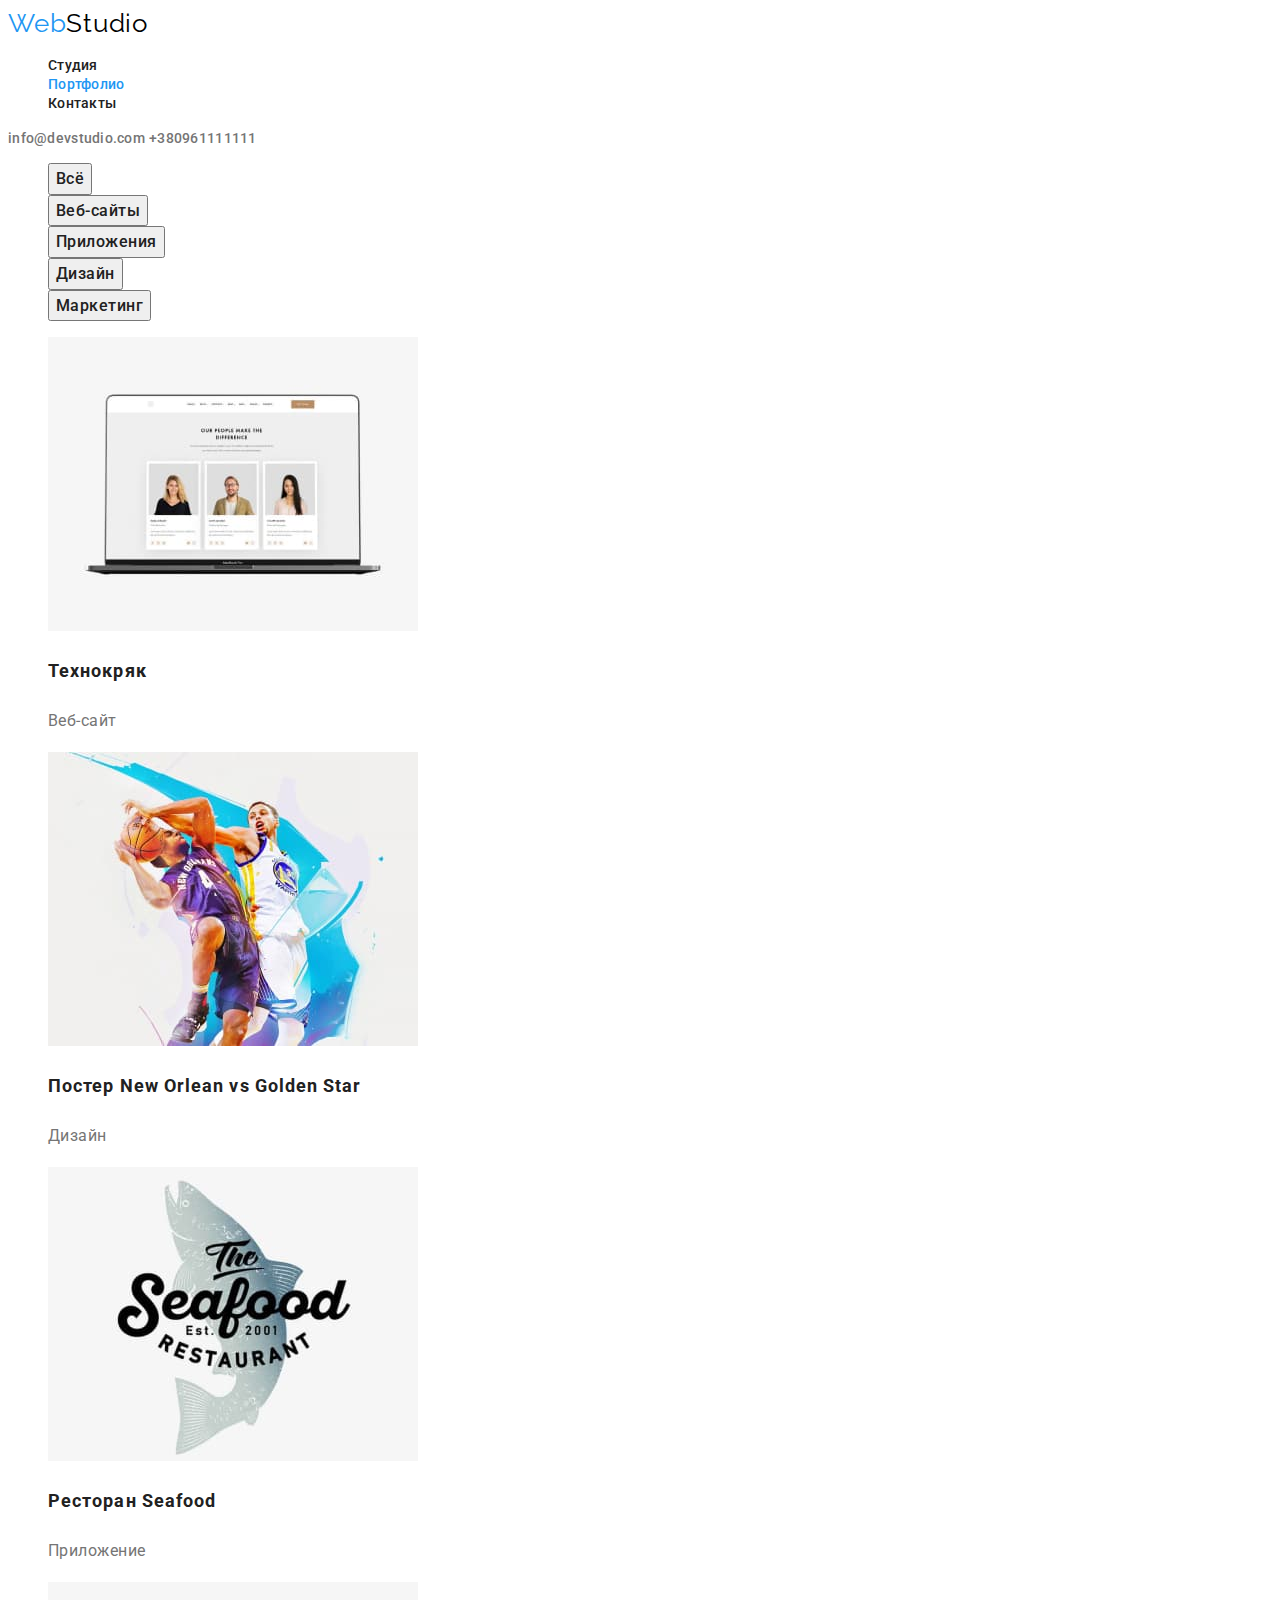
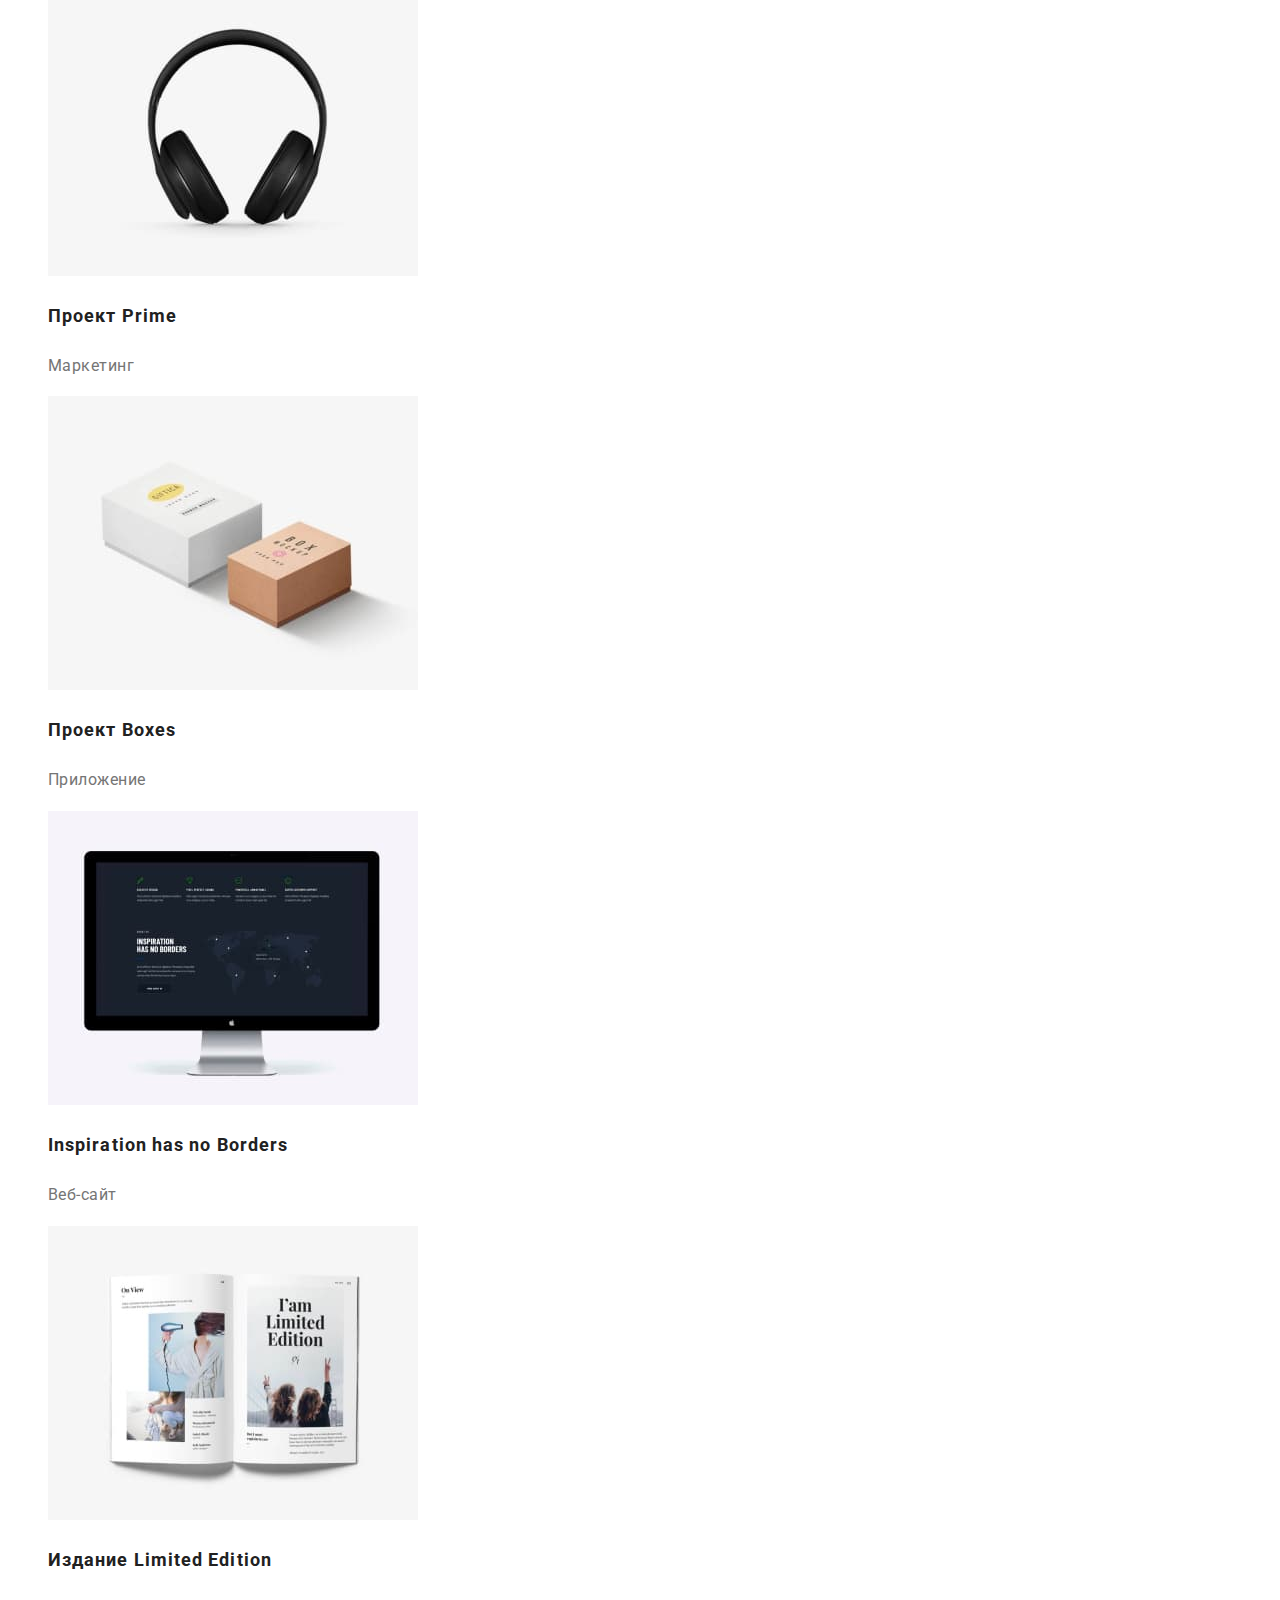
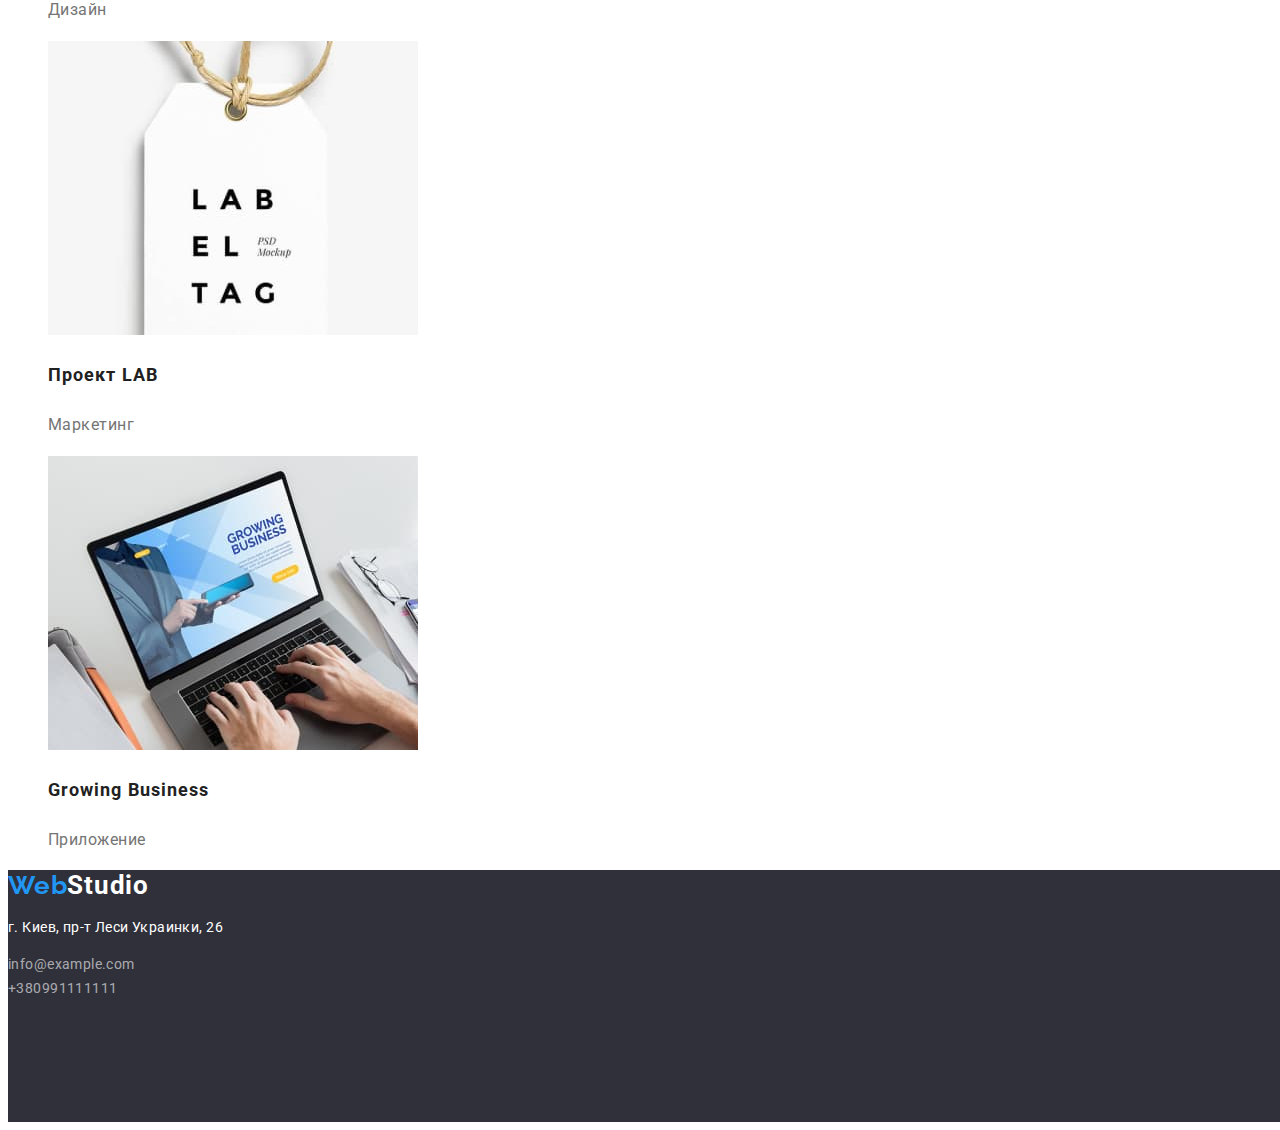
==== portfolio.html @ 295a084f "Клонирование файлов в новый реп." ====
<!DOCTYPE html>
<html lang="ru">
<head>
    <meta charset="UTF-8">
    <meta http-equiv="X-UA-Compatible" content="IE=edge">
    <meta name="viewport" content="width=device-width, initial-scale=1.0">
    <title>Portfolio</title>
    <link rel="preconnect" href="https://fonts.googleapis.com">
    <link rel="preconnect" href="https://fonts.gstatic.com" crossorigin>
    <link href="https://fonts.googleapis.com/css2?family=Raleway:wght@700&family=Roboto:wght@400;500;700;900&display=swap" rel="stylesheet">
    <link rel="stylesheet" href="./css/style.css">
</head>
<body>
    <!--Шапка сайта-->
    <header>
        <div class="header">
            <span>
                <a class="logo" href="index.html"> <span class="web-style">Web</span><span class="studio-style">Studio</span> </a>
            </span> 
            <nav class="nav-box">
                <ul class="nav-links">
                    <li class="nav-items"><a href="index.html" class="nav-link">Студия</a></li>
                    <li class="nav-items"><a href="" class="nav-link active-page">Портфолио</a></li>
                    <li class="nav-items"><a href="" class="nav-link">Контакты</a></li>
                </ul>
                <div class="link-box">
                    <a href="mailto:info@devstudio.com" class="link-box_mail">info@devstudio.com</a>
                    <a href="tel:+380961111111" class="link-box_phone">+380961111111</a>
                </div>
            </nav>
        </div>
    </header>
    
    <main> 
        <!--Вкладки сйта-->
        <section>
            <ul class="buttons">
                 <li><button type="button" class="button-portfolio">Всё</button></li>
                 <li><button type="button" class="button-portfolio">Веб-сайты</button></li>
                 <li><button type="button" class="button-portfolio">Приложения</button></li>
                 <li><button type="button" class="button-portfolio">Дизайн</button></li>
                 <li><button type="button" class="button-portfolio">Маркетинг</button></li>
            </ul>

         <!--Проекты-->
        
            <ul>
                <li>
                    <img src="./img/portfolio/img_1.jpg" alt="Технокряк">
                    <h3 class="project-name">Технокряк</h3>
                    <p class="project-work">Веб-сайт</p>
                </li>
                <li>
                    <img src="./img/portfolio/img_2.jpg" alt="Постер New Orlean vs Golden Star">
                    <h3 class="project-name">Постер New Orlean vs Golden Star</h3>
                    <p class="project-work">Дизайн</p>
                </li>
                <li>
                    <img src="./img/portfolio/img_3.jpg" alt="Ресторан Seafood">
                    <h3 class="project-name">Ресторан Seafood</h3>
                    <p class="project-work">Приложение</p>
                </li>
                <li>
                    <img src="./img/portfolio/img_4.jpg" alt="Проект Prime">
                    <h3 class="project-name">Проект Prime</h3>
                    <p class="project-work">Маркетинг</p>
                </li>
                <li>
                    <img src="./img/portfolio/img_5.jpg" alt="Проект Boxes">
                    <h3 class="project-name">Проект Boxes</h3>
                    <p class="project-work">Приложение</p>
                </li>
                <li>
                    <img src="./img/portfolio/img_6.jpg" alt="Inspiration has no Borders">
                    <h3 class="project-name">Inspiration has no Borders</h3>
                    <p class="project-work">Веб-сайт</p>
                </li>
                <li>
                    <img src="./img/portfolio/img_7.jpg" alt="Издание Limited Edition">
                    <h3 class="project-name">Издание Limited Edition</h3>
                    <p class="project-work">Дизайн</p>
                </li>
                <li>
                    <img src="./img/portfolio/img_8.jpg" alt="Проект LAB">
                    <h3 class="project-name">Проект LAB</h3>
                    <p class="project-work">Маркетинг</p>
                </li>
                <li>
                    <img src="./img/portfolio/img_9.jpg" alt="Growing Business">
                    <h3 class="project-name">Growing Business</h3>
                    <p class="project-work">Приложение</p>
                </li>
            </ul>
        </section>
    </main>
            
        <!--Футер-->
        
    <footer class="footer">
        <a class="logo-footer" href=""> <span class="web-style-footer">Web</span><span class="studio-style-footer">Studio</span> </a>
         <address>
            <p class="office-address">г. Киев, пр-т Леси Украинки, 26</p>
            <a href="mailto:info@example.com" class="mail">info@example.com</a><br>
            <a href="tel:+380991111111" class="phone">+380991111111</a>
        </address>
    </footer>

</body>
</html>
---- css/style.css ----
:root {
    --theme-colour: #2196F3;

    --text-primary: #212121;
    --text-secondary: #757575;
    
    --primary-font: "Roboto";
    --secondary-font: "Raleway";
}

body {font-family: var(--primary-font);}

ul {list-style: none;}

a {text-decoration: none;}

address {font-style: normal;}



/*Стилизирование хедера*/

    .nav-box{
        background: #FFFFFF;
    }
    .web-style{
        color: #2196F3;
    }
    .studio-style{
        color: #000000;
    }

    
    .logo{
        font-family: var(--secondary-font), sans-serif;
        font-style: normal;
        font-size: 26px;
        line-height: 1.2;
        letter-spacing: 0.03em;
        }

    .nav-link:hover,
    .nav-link:focus{
        color: var(--theme-colour);
        }

    .nav-link{
        font-family: var(--primary-font);
        font-style: normal;
        font-weight: 500;
        font-size: 14px;
        line-height: 1.1;
        letter-spacing: 0.02em;
        color: var(--text-primary);}

    .active-page{
        color: var(--theme-colour);
        }

    .link-box_mail,
    .link-box_phone{
        font-family: var(--primary-font);
        font-style: normal;
        font-weight: 500;
        font-size: 14px;
        line-height: 1.1;
        letter-spacing: 0.02em;
        color: var(--text-secondary); 
        }

    .link-box_mail:hover,
    .link-box_mail:focus,
    .link-box_phone:hover,
    .link-box_phone:focus{
        color: var(--theme-colour);
        }

    .baner-box{
        width: 1600px;
        height: 600px;
        left: 0px;
        top: 80px;
        background: #2F303A;
    }

    .slogan-box{
        font-weight: 900;
        font-size: 44px;
        line-height: 1.3;
        text-align: center;
        letter-spacing: 0.06em;
        text-transform: uppercase;
        color: #FFFFFF;
        position: absolute;
        width: 696px;
        height: 120px;
        left: 452px;
        top: 280px;
        }

    .button{
        position: absolute;
        width: 200px;
        height: 50px;
        left: 700px;
        top: 430px;
        background: #2196F3;
        box-shadow: 0px 4px 4px rgba(0, 0, 0, 0.15);
        border-radius: 4px;
        }
    .button:hover{
        color: #188CE8;
    }
  
    .button-text{
        font-weight: bold;
        font-size: 16px;
        line-height: 30px;
        letter-spacing: 0.06em;
        color: #FFFFFF;
    }
        
        /* Стилизирование инструментов работы */

    .work-tools_name{
        font-weight: bold;
        font-size: 14px;
        line-height: 1.1;
        letter-spacing: 0.03em;
        text-transform: uppercase;
        color: var(--text-primary);
        }

    .work-tools_text{
        font-weight: normal;
        font-size: 14px;
        line-height: 1.7;
        letter-spacing: 0.03em;
        color:  var(--text-secondary);
        }
        
    h2{
        font-weight: bold;
        font-size: 36px;
        line-height: 1.2;
        text-align: center;
        letter-spacing: 0.03em;
        color: var(--text-primary);
        }
    /* Стилизироваие блока структуры команды */
        
    .team{
        background: #F5F4FA;
    }
    
    .team-member-name{
        font-weight: 500;
        font-size: 16px;
        line-height: 1.2;
        letter-spacing: 0.03em;
        color: var(--text-primary);
        }

    .team-member-specification{
        font-weight: normal;
        font-size: 16px;
        line-height: 1.2;
        letter-spacing: 0.03em;
        color: var(--text-secondary);
        }

        /* Стилизирование футера */
    .footer{
        width: 1600px;
        height: 252px;
        left: 0px;
        top: 2097px;
        background: #2F303A;
        }
    
    .office-address{
        font-weight: normal;
        font-size: 14px;
        line-height: 1.7;
        letter-spacing: 0.03em;
        color: #FFFFFF;
        }

    .mail{
        font-weight: normal;
        font-size: 14px;
        line-height: 1.7;         
        letter-spacing: 0.03em;
        color: rgba(255, 255, 255, 0.6);
        }

    .phone{
        font-weight: normal;
        font-size: 14px;
        line-height: 1.7;
        letter-spacing: 0.03em;
        color: rgba(255, 255, 255, 0.6);
        }

    .studio-style-footer{
        font-weight: bold;
        font-size: 26px;
        line-height: 1.2;
        letter-spacing: 0.03em;
        color: #FFFFFF;
        }

    .logo-footer{
        font-weight: bold;
        font-size: 26px;
        line-height: 1.2;
        letter-spacing: 0.03em;
        color: #FFFFFF;
        }

    .web-style-footer{
        font-family: var(--secondary-font), sans-serif;
        font-size: 26px;
        line-height: 1.2;
        letter-spacing: 0.03em;
        color: #2196F3;
        }
      
    /* Стилизирование кнопок портфолио */

    .button-portfolio{
        font-family: var(--primary-font);
        font-weight: 500;
        font-size: 16px;
        line-height: 1.6;
        text-align: center;
        letter-spacing: 0.03em; 
        color: var(--text-primary) ;
        }

    .project-name{
        font-family: var(--primary-font);
        font-style: normal;
        font-weight: bold;
        font-size: 18px;
        line-height: 2;
        letter-spacing: 0.06em;
        color: var(--text-primary);
    }
   .project-work{
        font-family: var(--primary-font);
        font-style: normal;
        font-weight: normal;
        font-size: 16px;
        line-height: 1.8;
        letter-spacing: 0.03em;
        color: var(--text-secondary);
    }
    
    /*Flex*/
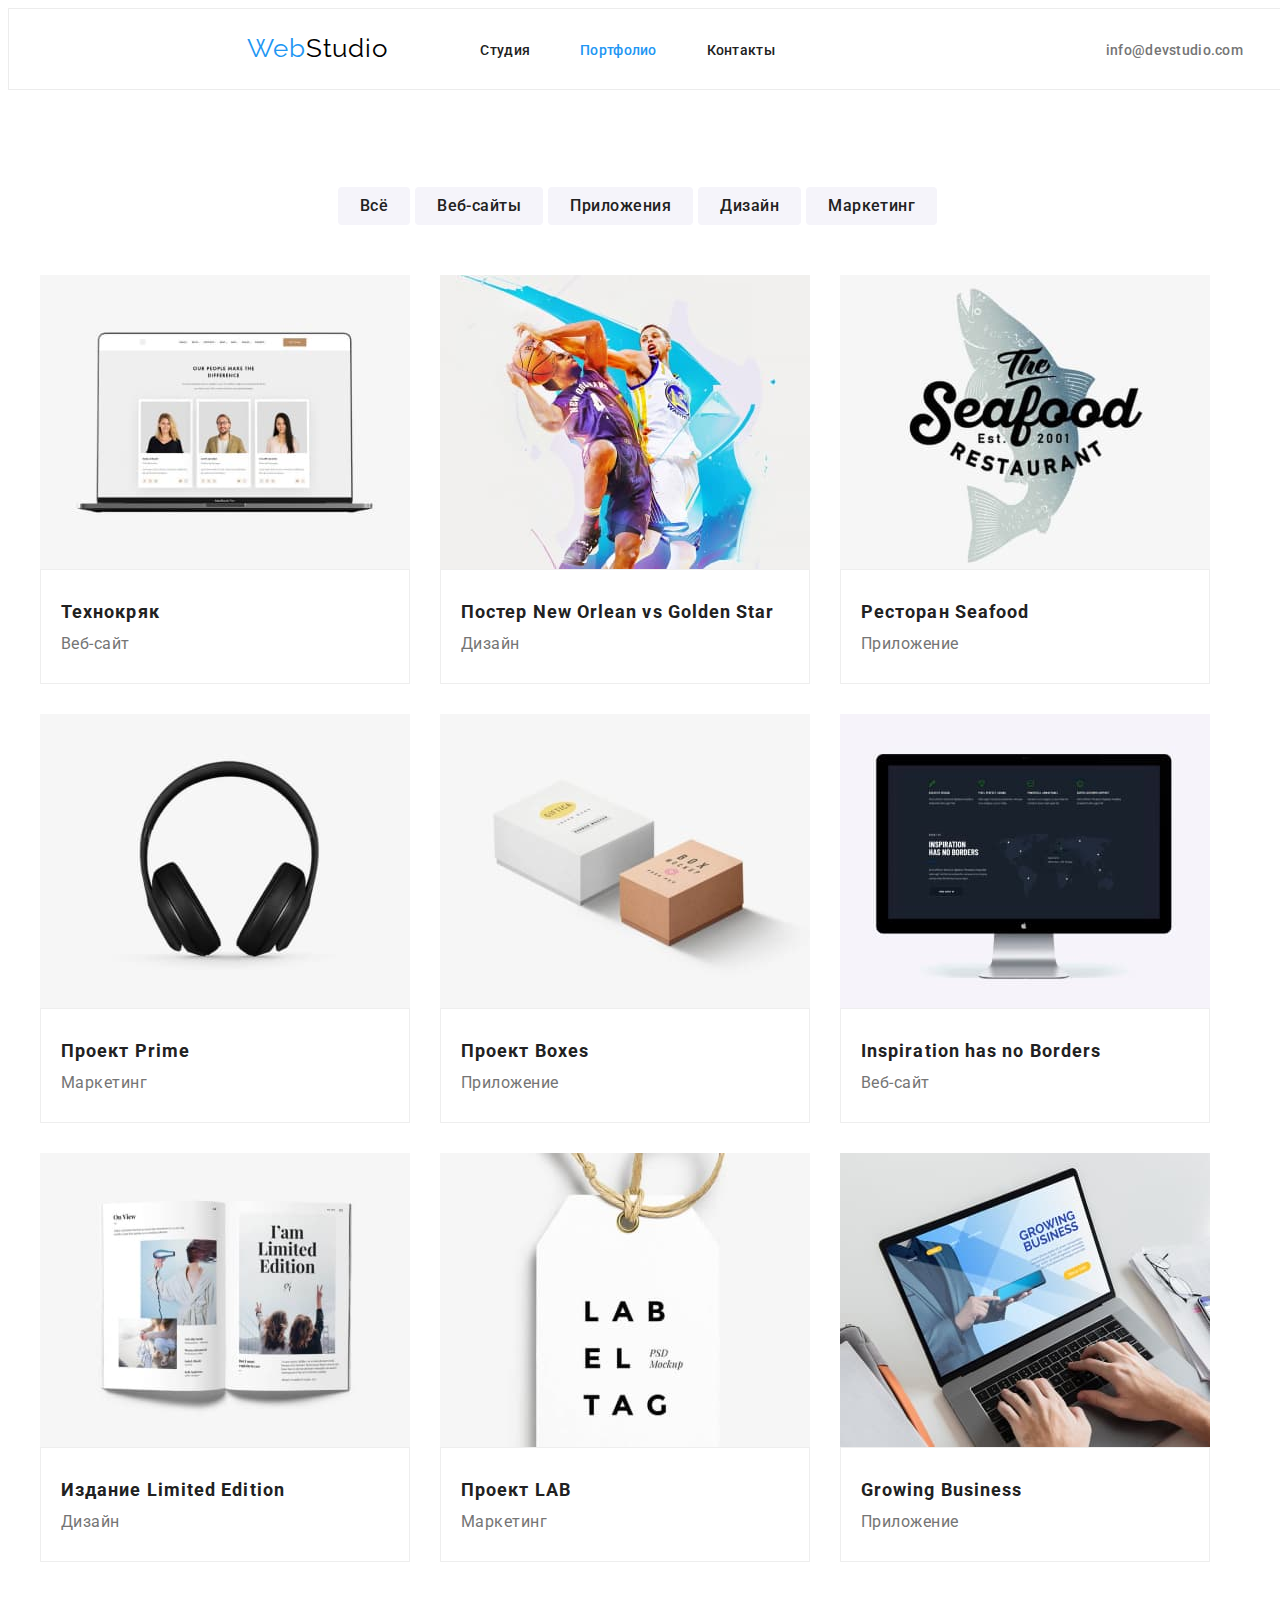
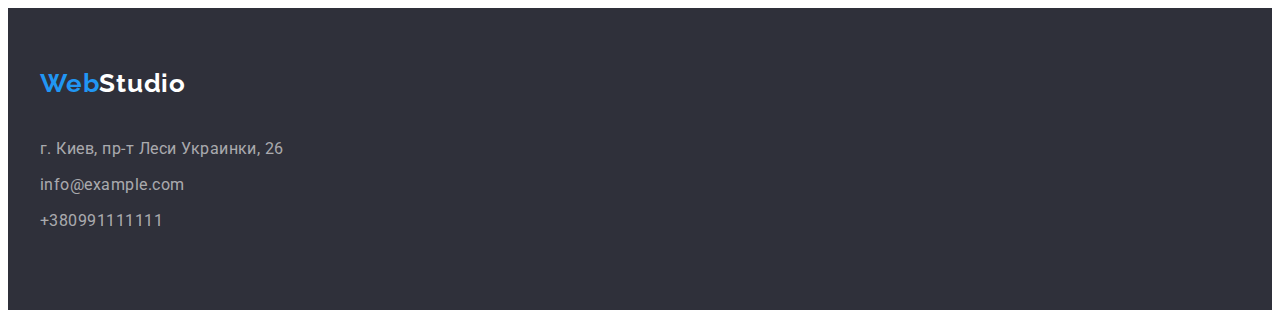
==== commit 26796573: "9.12" ====
--- a/portfolio.html
+++ b/portfolio.html
@@ -8,102 +8,148 @@
     <link rel="preconnect" href="https://fonts.googleapis.com">
     <link rel="preconnect" href="https://fonts.gstatic.com" crossorigin>
     <link href="https://fonts.googleapis.com/css2?family=Raleway:wght@700&family=Roboto:wght@400;500;700;900&display=swap" rel="stylesheet">
+    <link rel="stylesheet" href="https://cdnjs.cloudflare.com/ajax/libs/modern-normalize/1.1.0/modern-normalize.min.css" integrity="sha512-wpPYUAdjBVSE4KJnH1VR1HeZfpl1ub8YT/NKx4PuQ5NmX2tKuGu6U/JRp5y+Y8XG2tV+wKQpNHVUX03MfMFn9Q==" crossorigin="anonymous" referrerpolicy="no-referrer" />
     <link rel="stylesheet" href="./css/style.css">
 </head>
-<body>
+<body class="body">
+
     <!--Шапка сайта-->
+
     <header>
-        <div class="header">
-            <span>
-                <a class="logo" href="index.html"> <span class="web-style">Web</span><span class="studio-style">Studio</span> </a>
-            </span> 
+        <div class="header container">
+           
+            <a class="logo" href=""> <span class="web-style">Web</span><span class="studio-style">Studio</span> </a>
+     
             <nav class="nav-box">
                 <ul class="nav-links">
-                    <li class="nav-items"><a href="index.html" class="nav-link">Студия</a></li>
-                    <li class="nav-items"><a href="" class="nav-link active-page">Портфолио</a></li>
+                    <li class="nav-items"><a href="" class="nav-link">Студия</a></li>
+                    <li class="nav-items"><a href="portfolio.html" class="nav-link active-page">Портфолио</a></li>
                     <li class="nav-items"><a href="" class="nav-link">Контакты</a></li>
                 </ul>
-                <div class="link-box">
-                    <a href="mailto:info@devstudio.com" class="link-box_mail">info@devstudio.com</a>
-                    <a href="tel:+380961111111" class="link-box_phone">+380961111111</a>
-                </div>
+                <ul class="link-box">
+                    <li><a href="mailto:info@devstudio.com" class="link-box_mail">info@devstudio.com</a></li>
+                    <li></li><a href="tel:+380961111111" class="link-box_phone">+380961111111</a></li>
+                </ul>
             </nav>
         </div>
     </header>
     
     <main> 
+
         <!--Вкладки сйта-->
+
         <section>
-            <ul class="buttons">
-                 <li><button type="button" class="button-portfolio">Всё</button></li>
-                 <li><button type="button" class="button-portfolio">Веб-сайты</button></li>
-                 <li><button type="button" class="button-portfolio">Приложения</button></li>
-                 <li><button type="button" class="button-portfolio">Дизайн</button></li>
-                 <li><button type="button" class="button-portfolio">Маркетинг</button></li>
-            </ul>
-
-         <!--Проекты-->
+            <div class="container">
+                
+                <ul class="buttons">
+                        <li><button type="button" class="button-portfolio">Всё</button></li>
+                        <li><button type="button" class="button-portfolio">Веб-сайты</button></li>
+                        <li><button type="button" class="button-portfolio">Приложения</button></li>
+                        <li><button type="button" class="button-portfolio">Дизайн</button></li>
+                        <li><button type="button" class="button-portfolio">Маркетинг</button></li>
+                </ul>
+            
+                <!--Проекты-->
+            
+                <ul class="project">
+                    <li class="project-list">
+                        <img src="./img/portfolio/img_1.jpg" alt="Технокряк">
+                        <div class="project-text">
+                            <h3 class="project-name">Технокряк</h3>
+                            <p class="project-work">Веб-сайт</p>
+                        </div>
+                        
+                    </li>
+                    <li class="project-list">
+                        <img src="./img/portfolio/img_2.jpg" alt="Постер New Orlean vs Golden Star">
+                        <div class="project-text">
+                            <h3 class="project-name">Постер New Orlean vs Golden Star</h3>
+                            <p class="project-work">Дизайн</p>
+                        </div>
+                        
+                    </li>
+                    <li class="project-list">
+                        <img src="./img/portfolio/img_3.jpg" alt="Ресторан Seafood">
+                        <div class="project-text">
+                            <h3 class="project-name">Ресторан Seafood</h3>
+                            <p class="project-work">Приложение</p>
+                        </div>
+                        
+                    </li>
+                    <li class="project-list">
+                        <img src="./img/portfolio/img_4.jpg" alt="Проект Prime">
+                        <div class="project-text">
+                            <h3 class="project-name">Проект Prime</h3>
+                            <p class="project-work">Маркетинг</p>
+                        </div>
+                        
+                    </li>
+                    <li class="project-list">
+                        <img src="./img/portfolio/img_5.jpg" alt="Проект Boxes">
+                        <div class="project-text">
+                            <h3 class="project-name">Проект Boxes</h3>
+                            <p class="project-work">Приложение</p>
+                        </div>
+                        
+                    </li>
+                    <li class="project-list">
+                        <img src="./img/portfolio/img_6.jpg" alt="Inspiration has no Borders">
+                        <div class="project-text">
+                            <h3 class="project-name">Inspiration has no Borders</h3>
+                            <p class="project-work">Веб-сайт</p>
+                        </div>
+                        
+                    </li>
+                    <li class="project-list">
+                        <img src="./img/portfolio/img_7.jpg" alt="Издание Limited Edition">
+                        <div class="project-text">
+                            <h3 class="project-name">Издание Limited Edition</h3>
+                            <p class="project-work">Дизайн</p>
+                        </div>
+                        
+                    </li>
+                    <li class="project-list">
+                        <img src="./img/portfolio/img_8.jpg" alt="Проект LAB">
+                        <div class="project-text">
+                            <h3 class="project-name">Проект LAB</h3>
+                            <p class="project-work">Маркетинг</p>
+                        </div>
+                        
+                    </li>
+                    <li class="project-list">
+                        <img src="./img/portfolio/img_9.jpg" alt="Growing Business">
+                        <div class="project-text">
+                            <h3 class="project-name">Growing Business</h3>
+                            <p class="project-work">Приложение</p>
+                        </div>
+                        
+                    </li>
+                </ul>
+            </div>
+        </section>
         
-            <ul>
-                <li>
-                    <img src="./img/portfolio/img_1.jpg" alt="Технокряк">
-                    <h3 class="project-name">Технокряк</h3>
-                    <p class="project-work">Веб-сайт</p>
-                </li>
-                <li>
-                    <img src="./img/portfolio/img_2.jpg" alt="Постер New Orlean vs Golden Star">
-                    <h3 class="project-name">Постер New Orlean vs Golden Star</h3>
-                    <p class="project-work">Дизайн</p>
-                </li>
-                <li>
-                    <img src="./img/portfolio/img_3.jpg" alt="Ресторан Seafood">
-                    <h3 class="project-name">Ресторан Seafood</h3>
-                    <p class="project-work">Приложение</p>
-                </li>
-                <li>
-                    <img src="./img/portfolio/img_4.jpg" alt="Проект Prime">
-                    <h3 class="project-name">Проект Prime</h3>
-                    <p class="project-work">Маркетинг</p>
-                </li>
-                <li>
-                    <img src="./img/portfolio/img_5.jpg" alt="Проект Boxes">
-                    <h3 class="project-name">Проект Boxes</h3>
-                    <p class="project-work">Приложение</p>
-                </li>
-                <li>
-                    <img src="./img/portfolio/img_6.jpg" alt="Inspiration has no Borders">
-                    <h3 class="project-name">Inspiration has no Borders</h3>
-                    <p class="project-work">Веб-сайт</p>
-                </li>
-                <li>
-                    <img src="./img/portfolio/img_7.jpg" alt="Издание Limited Edition">
-                    <h3 class="project-name">Издание Limited Edition</h3>
-                    <p class="project-work">Дизайн</p>
-                </li>
-                <li>
-                    <img src="./img/portfolio/img_8.jpg" alt="Проект LAB">
-                    <h3 class="project-name">Проект LAB</h3>
-                    <p class="project-work">Маркетинг</p>
-                </li>
-                <li>
-                    <img src="./img/portfolio/img_9.jpg" alt="Growing Business">
-                    <h3 class="project-name">Growing Business</h3>
-                    <p class="project-work">Приложение</p>
-                </li>
-            </ul>
-        </section>
     </main>
             
         <!--Футер-->
         
-    <footer class="footer">
-        <a class="logo-footer" href=""> <span class="web-style-footer">Web</span><span class="studio-style-footer">Studio</span> </a>
-         <address>
-            <p class="office-address">г. Киев, пр-т Леси Украинки, 26</p>
-            <a href="mailto:info@example.com" class="mail">info@example.com</a><br>
-            <a href="tel:+380991111111" class="phone">+380991111111</a>
-        </address>
-    </footer>
+        <footer class="footer">
+            <div class="container">
+                <a class="logo-footer" href=""> <span class="web-style-footer">Web</span><span class="studio-style-footer">Studio</span> </a>
+                <address>
+                    <ul>
+                        <li class="footer-box location">
+                            <p class="footer-link">г. Киев, пр-т Леси Украинки, 26</p>
+                        </li>
+                        <li class="footer-box">
+                            <a class="footer-link" href="mailto:info@example.com">info@example.com</a>
+                        </li>
+                        <li class="footer-box">
+                            <a class="footer-link" href="tel:+380991111111">+380991111111</a>
+                        </li>
+                    </ul>
+                </address>
+            </div>
+        </footer>
 
 </body>
 </html>--- a/css/style.css
+++ b/css/style.css
@@ -8,7 +8,9 @@
     --secondary-font: "Raleway";
 }
 
-body {font-family: var(--primary-font);}
+body {
+    font-family: var(--primary-font);
+}
 
 ul {list-style: none;}
 
@@ -16,12 +18,72 @@
 
 address {font-style: normal;}
 
-
+h1,h2,h3,p{
+    margin: auto;
+}
+
+img{
+    display: block;
+    margin: 0;
+}
+
+ul,li{
+    padding: 0px;
+}
+
+h2{
+    font-weight: bold;
+    font-size: 36px;
+    line-height: 1.2;
+    text-align: center;
+    letter-spacing: 0.03em;
+    color: var(--text-primary);
+    }
+.container{
+    width: 1200px;
+    margin-left: auto;
+    margin-right: auto;
+    padding-left: 15px;
+    padding-right: 15px;
+        
+    }
 
 /*Стилизирование хедера*/
 
+    .header{
+        display: flex;
+        align-items: center;
+        justify-content: center;
+        
+        width: 1600px;
+        
+        left: 0px;
+        top: 80px;
+        
+        border: 1px solid #ECECEC;
+    }
+   
+    .logo{
+        font-family: var(--secondary-font), sans-serif;
+        font-style: normal;
+        font-size: 26px;
+        line-height: 1.2;
+        letter-spacing: 0.03em;
+        margin-right: 93px;
+        padding-top: 24px;
+        padding-bottom: 25px;  
+        }
+
+    .nav-links{
+        display: flex;
+        margin: 0;
+        margin-right: 331px;
+    }
     .nav-box{
         background: #FFFFFF;
+        display: flex;
+        align-items: center;
+        
     }
     .web-style{
         color: #2196F3;
@@ -29,15 +91,9 @@
     .studio-style{
         color: #000000;
     }
-
-    
-    .logo{
-        font-family: var(--secondary-font), sans-serif;
-        font-style: normal;
-        font-size: 26px;
-        line-height: 1.2;
-        letter-spacing: 0.03em;
-        }
+    .nav-items:not(:last-child){
+        margin-right: 50px;
+    }
 
     .nav-link:hover,
     .nav-link:focus{
@@ -56,7 +112,11 @@
     .active-page{
         color: var(--theme-colour);
         }
-
+    .link-box{
+        display: flex;
+        margin-left: auto;
+    }
+    
     .link-box_mail,
     .link-box_phone{
         font-family: var(--primary-font);
@@ -74,13 +134,17 @@
     .link-box_phone:focus{
         color: var(--theme-colour);
         }
-
-    .baner-box{
-        width: 1600px;
+    
+    .link-box_mail{
+        margin-right: 50px;
+    }
+
+    .hero-box{
         height: 600px;
-        left: 0px;
-        top: 80px;
+        max-width: 1600px;
         background: #2F303A;
+        margin: auto;
+        padding-top: 200px;
     }
 
     .slogan-box{
@@ -91,37 +155,49 @@
         letter-spacing: 0.06em;
         text-transform: uppercase;
         color: #FFFFFF;
-        position: absolute;
         width: 696px;
-        height: 120px;
-        left: 452px;
-        top: 280px;
+        padding-bottom: 30px;
         }
 
     .button{
-        position: absolute;
         width: 200px;
         height: 50px;
-        left: 700px;
-        top: 430px;
         background: #2196F3;
         box-shadow: 0px 4px 4px rgba(0, 0, 0, 0.15);
         border-radius: 4px;
-        }
-    .button:hover{
-        color: #188CE8;
-    }
-  
-    .button-text{
         font-weight: bold;
         font-size: 16px;
         line-height: 30px;
         letter-spacing: 0.06em;
         color: #FFFFFF;
-    }
-        
+        margin: auto;
+        display: block;
+        }
+
+    .button:hover{
+        color: #188CE8;
+    }
+  
         /* Стилизирование инструментов работы */
 
+    .work-tools{ 
+        margin: 0;
+        padding-top: 94px;
+    }
+    .work-box{
+        margin: 0px;
+    }
+    .work-tools_box{
+        display: flex;
+        justify-content: space-between;
+        
+        width: 1200px;
+    }
+
+    .work-tools_list{
+        width: 270px;
+        height: 101px;
+    }
     .work-tools_name{
         font-weight: bold;
         font-size: 14px;
@@ -129,6 +205,7 @@
         letter-spacing: 0.03em;
         text-transform: uppercase;
         color: var(--text-primary);
+        padding-bottom: 10px;
         }
 
     .work-tools_text{
@@ -138,19 +215,40 @@
         letter-spacing: 0.03em;
         color:  var(--text-secondary);
         }
-        
-    h2{
-        font-weight: bold;
-        font-size: 36px;
-        line-height: 1.2;
-        text-align: center;
-        letter-spacing: 0.03em;
-        color: var(--text-primary);
-        }
+    
+    /* Чем занимаемся */
+
+    
+    .specification{
+        padding-top: 94px; 
+    }
+
+    .specification-box{
+        display: flex;
+        padding-top: 50px;
+    }
+    .specification-list{
+        width: 1200px;
+        display: flex;
+        justify-content: space-around;
+        margin: 0px;
+    }
+    .specification-item{
+        display: flex;
+        display: inline-block;
+        
+    }
+    
     /* Стилизироваие блока структуры команды */
         
     .team{
         background: #F5F4FA;
+        padding-top: 94px;
+        padding-bottom: 94px;
+    }
+    .team-name{
+        padding-bottom: 50px;
+        
     }
     
     .team-member-name{
@@ -159,7 +257,26 @@
         line-height: 1.2;
         letter-spacing: 0.03em;
         color: var(--text-primary);
-        }
+        padding-top: 30px;
+        display: flex;
+        justify-content: center;
+        }
+
+    .team-list{
+        display: flex;
+        justify-content: space-between;
+        margin: 0px;
+        
+    }
+    .team-item{
+        background: #FFFFFF;
+        box-shadow: 0px 1px 3px rgba(0, 0, 0, 0.12), 0px 1px 1px rgba(0, 0, 0, 0.14), 0px 2px 1px rgba(0, 0, 0, 0.2);
+        border-radius: 0px 0px 4px 4px
+        
+    }
+    .team-card{
+        padding-bottom: 30px;
+    }
 
     .team-member-specification{
         font-weight: normal;
@@ -167,40 +284,54 @@
         line-height: 1.2;
         letter-spacing: 0.03em;
         color: var(--text-secondary);
+        padding-top: 10px;
+        
+        display: flex;
+        justify-content: center;
         }
 
         /* Стилизирование футера */
+    
     .footer{
-        width: 1600px;
-        height: 252px;
-        left: 0px;
-        top: 2097px;
         background: #2F303A;
-        }
-    
-    .office-address{
-        font-weight: normal;
-        font-size: 14px;
+        padding-top: 60px;
+        padding-bottom: 60px
+         }
+     
+    .logo-footer{
+        display: inline-block;
+        font-family: Raleway, sans-serif;
+        font-style: normal;
+        font-weight: 700;
+        font-size: 26px;
+        line-height: 1.2;
+        letter-spacing: 0.03em;
+        margin-bottom: 20px;
+        }
+
+    .footer-link{
+        display: inline-block;
+        font-style: normal;
+        font-weight: 400;
         line-height: 1.7;
         letter-spacing: 0.03em;
+        color: rgba(255, 255, 255, 0.6);
+        }
+
+    
+    .footer-box{
+        margin-bottom: 9px;
+        }
+
+    .footer-box:last-child {
+        margin-bottom: 0;
+        }
+
+    .footer-link:hover,
+    .footer-link:focus {
         color: #FFFFFF;
         }
-
-    .mail{
-        font-weight: normal;
-        font-size: 14px;
-        line-height: 1.7;         
-        letter-spacing: 0.03em;
-        color: rgba(255, 255, 255, 0.6);
-        }
-
-    .phone{
-        font-weight: normal;
-        font-size: 14px;
-        line-height: 1.7;
-        letter-spacing: 0.03em;
-        color: rgba(255, 255, 255, 0.6);
-        }
+    
 
     .studio-style-footer{
         font-weight: bold;
@@ -227,6 +358,13 @@
         }
       
     /* Стилизирование кнопок портфолио */
+
+    .buttons{
+        display: flex;
+        justify-content: center;
+        margin-top: 97px;
+        margin-bottom: 50px;
+    }
 
     .button-portfolio{
         font-family: var(--primary-font);
@@ -235,8 +373,21 @@
         line-height: 1.6;
         text-align: center;
         letter-spacing: 0.03em; 
-        color: var(--text-primary) ;
-        }
+        color: var(--text-primary);
+        margin-right: 5px;
+        padding-left: 22px;
+        padding-right: 22px;
+        height: 38px;
+        background: #F5F4FA;
+        border-radius: 4px;
+        border: none;
+    }
+
+    .project{
+        display: flex;
+        flex-wrap: wrap;
+        margin-top: 34px;
+    }
 
     .project-name{
         font-family: var(--primary-font);
@@ -246,6 +397,7 @@
         line-height: 2;
         letter-spacing: 0.06em;
         color: var(--text-primary);
+        
     }
    .project-work{
         font-family: var(--primary-font);
@@ -255,8 +407,24 @@
         line-height: 1.8;
         letter-spacing: 0.03em;
         color: var(--text-secondary);
-    }
-    
-    /*Flex*/
+        
+    }
+    .project-list{
+        background: #FFFFFF;
+       
+        box-sizing: border-box;
+        margin-bottom: 30px;
+        margin-right: 30px;
+    }
+    .project-list:nth-child(3n+3) {
+        margin-right: 0px;
+    }
+    
+    .project-text{
+       padding: 24px 20px 24px 20px; 
+       border: 1px solid #EEEEEE;
+    }
+    
+    
     
     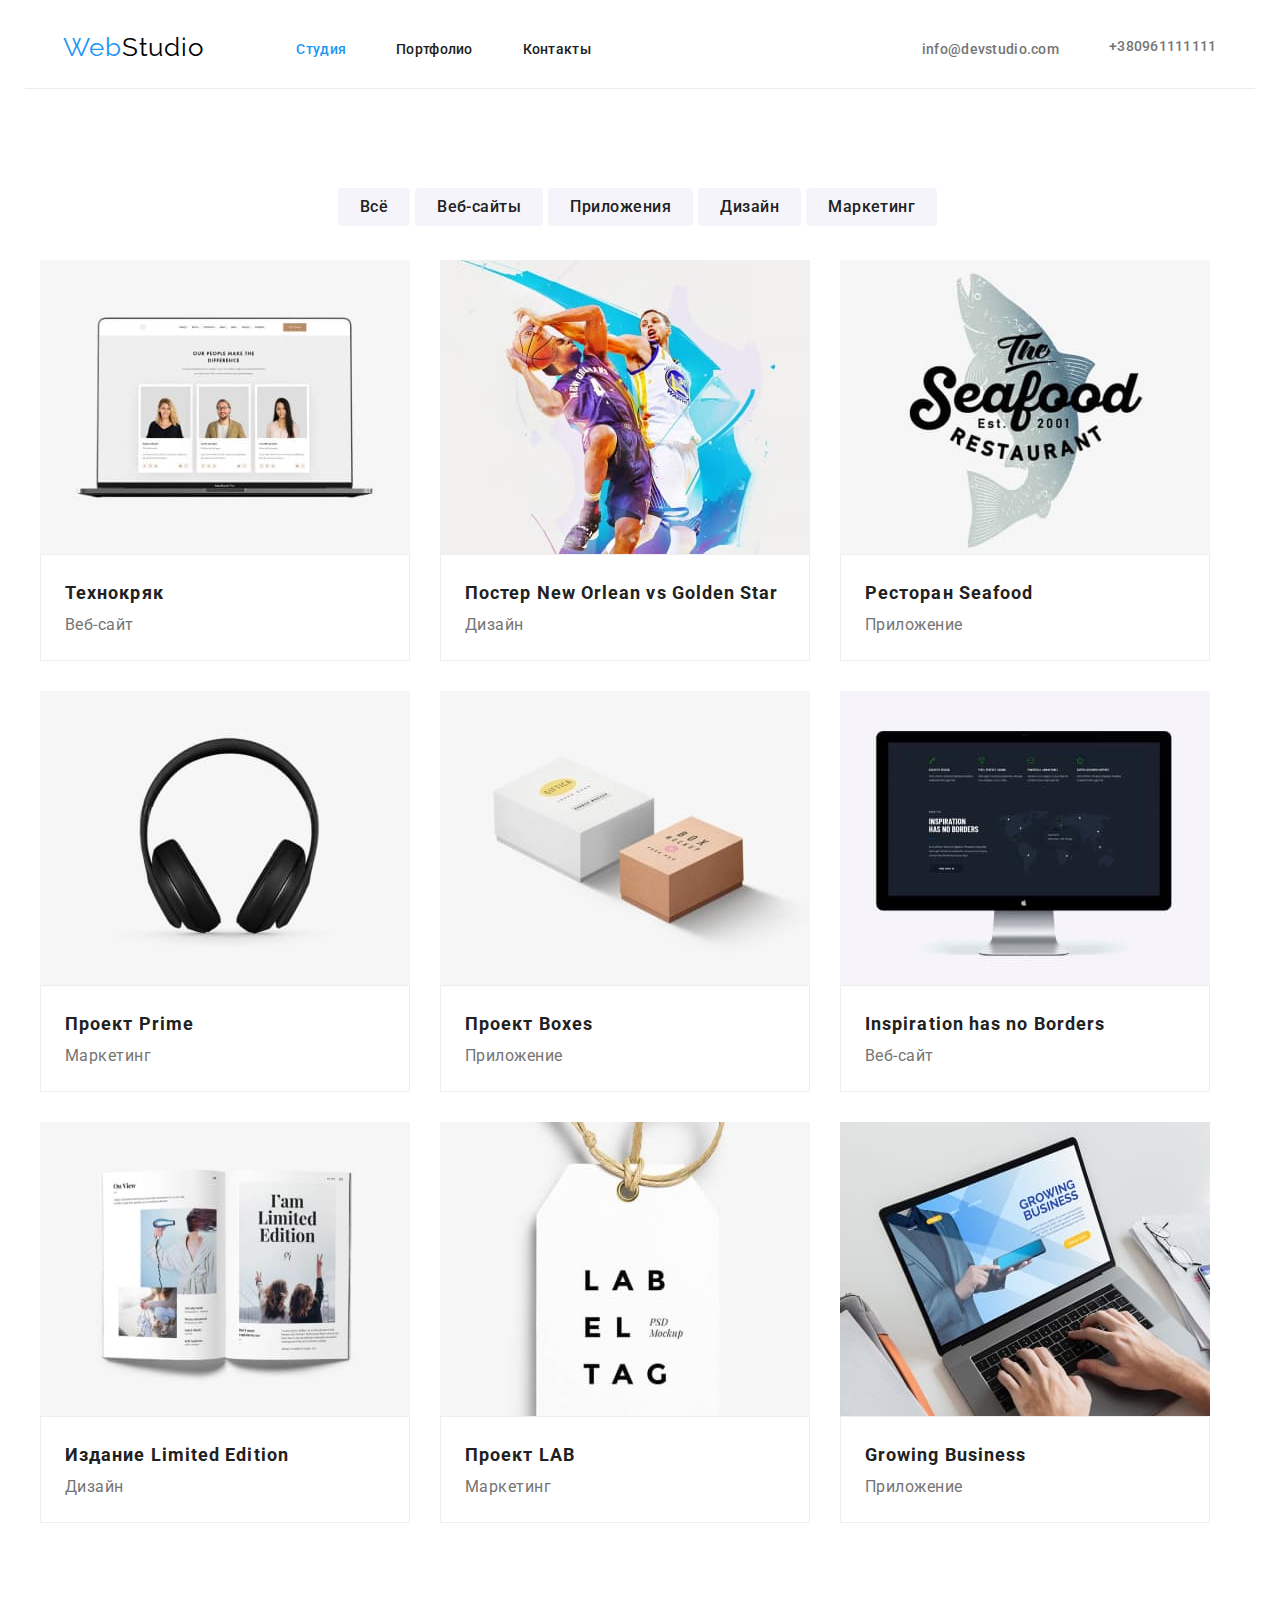
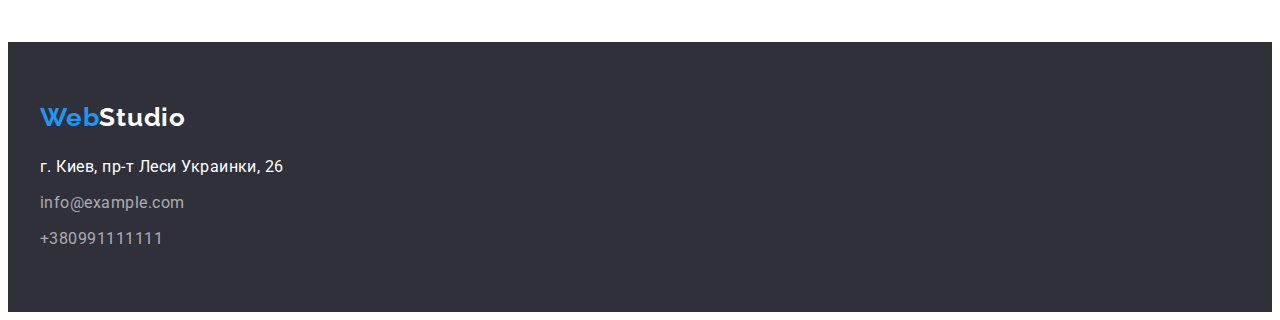
==== commit ac21ff24: "10,12,,,,15,13" ====
--- a/portfolio.html
+++ b/portfolio.html
@@ -15,15 +15,15 @@
 
     <!--Шапка сайта-->
 
-    <header>
+    <header class="head">
         <div class="header container">
            
             <a class="logo" href=""> <span class="web-style">Web</span><span class="studio-style">Studio</span> </a>
      
             <nav class="nav-box">
                 <ul class="nav-links">
-                    <li class="nav-items"><a href="" class="nav-link">Студия</a></li>
-                    <li class="nav-items"><a href="portfolio.html" class="nav-link active-page">Портфолио</a></li>
+                    <li class="nav-items"><a href="" class="nav-link active-page">Студия</a></li>
+                    <li class="nav-items"><a href="portfolio.html" class="nav-link">Портфолио</a></li>
                     <li class="nav-items"><a href="" class="nav-link">Контакты</a></li>
                 </ul>
                 <ul class="link-box">
@@ -32,13 +32,14 @@
                 </ul>
             </nav>
         </div>
+
     </header>
     
     <main> 
 
         <!--Вкладки сйта-->
 
-        <section>
+        <section class="portfolio-box">
             <div class="container">
                 
                 <ul class="buttons">
@@ -138,7 +139,7 @@
                 <address>
                     <ul>
                         <li class="footer-box location">
-                            <p class="footer-link">г. Киев, пр-т Леси Украинки, 26</p>
+                            <p class="footer-link location">г. Киев, пр-т Леси Украинки, 26</p>
                         </li>
                         <li class="footer-box">
                             <a class="footer-link" href="mailto:info@example.com">info@example.com</a>
--- a/css/style.css
+++ b/css/style.css
@@ -12,7 +12,10 @@
     font-family: var(--primary-font);
 }
 
-ul {list-style: none;}
+ul,li {
+    list-style: none;
+    margin: 0px;
+}
 
 a {text-decoration: none;}
 
@@ -54,15 +57,11 @@
         display: flex;
         align-items: center;
         justify-content: center;
-        
-        width: 1600px;
-        
         left: 0px;
         top: 80px;
-        
-        border: 1px solid #ECECEC;
-    }
-   
+        border-bottom: 1px solid #ECECEC;
+    }
+    
     .logo{
         font-family: var(--secondary-font), sans-serif;
         font-style: normal;
@@ -182,16 +181,12 @@
 
     .work-tools{ 
         margin: 0;
-        padding-top: 94px;
-    }
-    .work-box{
-        margin: 0px;
-    }
+        margin-top: 94px;
+    }
+    
     .work-tools_box{
         display: flex;
         justify-content: space-between;
-        
-        width: 1200px;
     }
 
     .work-tools_list{
@@ -205,7 +200,7 @@
         letter-spacing: 0.03em;
         text-transform: uppercase;
         color: var(--text-primary);
-        padding-bottom: 10px;
+        margin-bottom: 10px;
         }
 
     .work-tools_text{
@@ -220,12 +215,12 @@
 
     
     .specification{
-        padding-top: 94px; 
+        margin-top: 94px; 
     }
 
     .specification-box{
         display: flex;
-        padding-top: 50px;
+        margin-top: 50px;
     }
     .specification-list{
         width: 1200px;
@@ -245,9 +240,10 @@
         background: #F5F4FA;
         padding-top: 94px;
         padding-bottom: 94px;
+        margin-bottom: 114px;
     }
     .team-name{
-        padding-bottom: 50px;
+        margin-bottom: 50px;
         
     }
     
@@ -271,11 +267,10 @@
     .team-item{
         background: #FFFFFF;
         box-shadow: 0px 1px 3px rgba(0, 0, 0, 0.12), 0px 1px 1px rgba(0, 0, 0, 0.14), 0px 2px 1px rgba(0, 0, 0, 0.2);
-        border-radius: 0px 0px 4px 4px
-        
+        border-radius: 0px 0px 4px 4px 
     }
     .team-card{
-        padding-bottom: 30px;
+        margin-bottom: 30px;
     }
 
     .team-member-specification{
@@ -317,7 +312,9 @@
         letter-spacing: 0.03em;
         color: rgba(255, 255, 255, 0.6);
         }
-
+    .location{
+        color: #FFFFFF;
+    }
     
     .footer-box{
         margin-bottom: 9px;
@@ -362,8 +359,7 @@
     .buttons{
         display: flex;
         justify-content: center;
-        margin-top: 97px;
-        margin-bottom: 50px;
+        padding-top: 99px;
     }
 
     .button-portfolio{
@@ -421,9 +417,13 @@
     }
     
     .project-text{
-       padding: 24px 20px 24px 20px; 
+       padding: 20px 24px 20px 24px; 
        border: 1px solid #EEEEEE;
     }
+    .portfolio-box{
+        
+        padding-bottom: 89px;
+    }
     
     
     
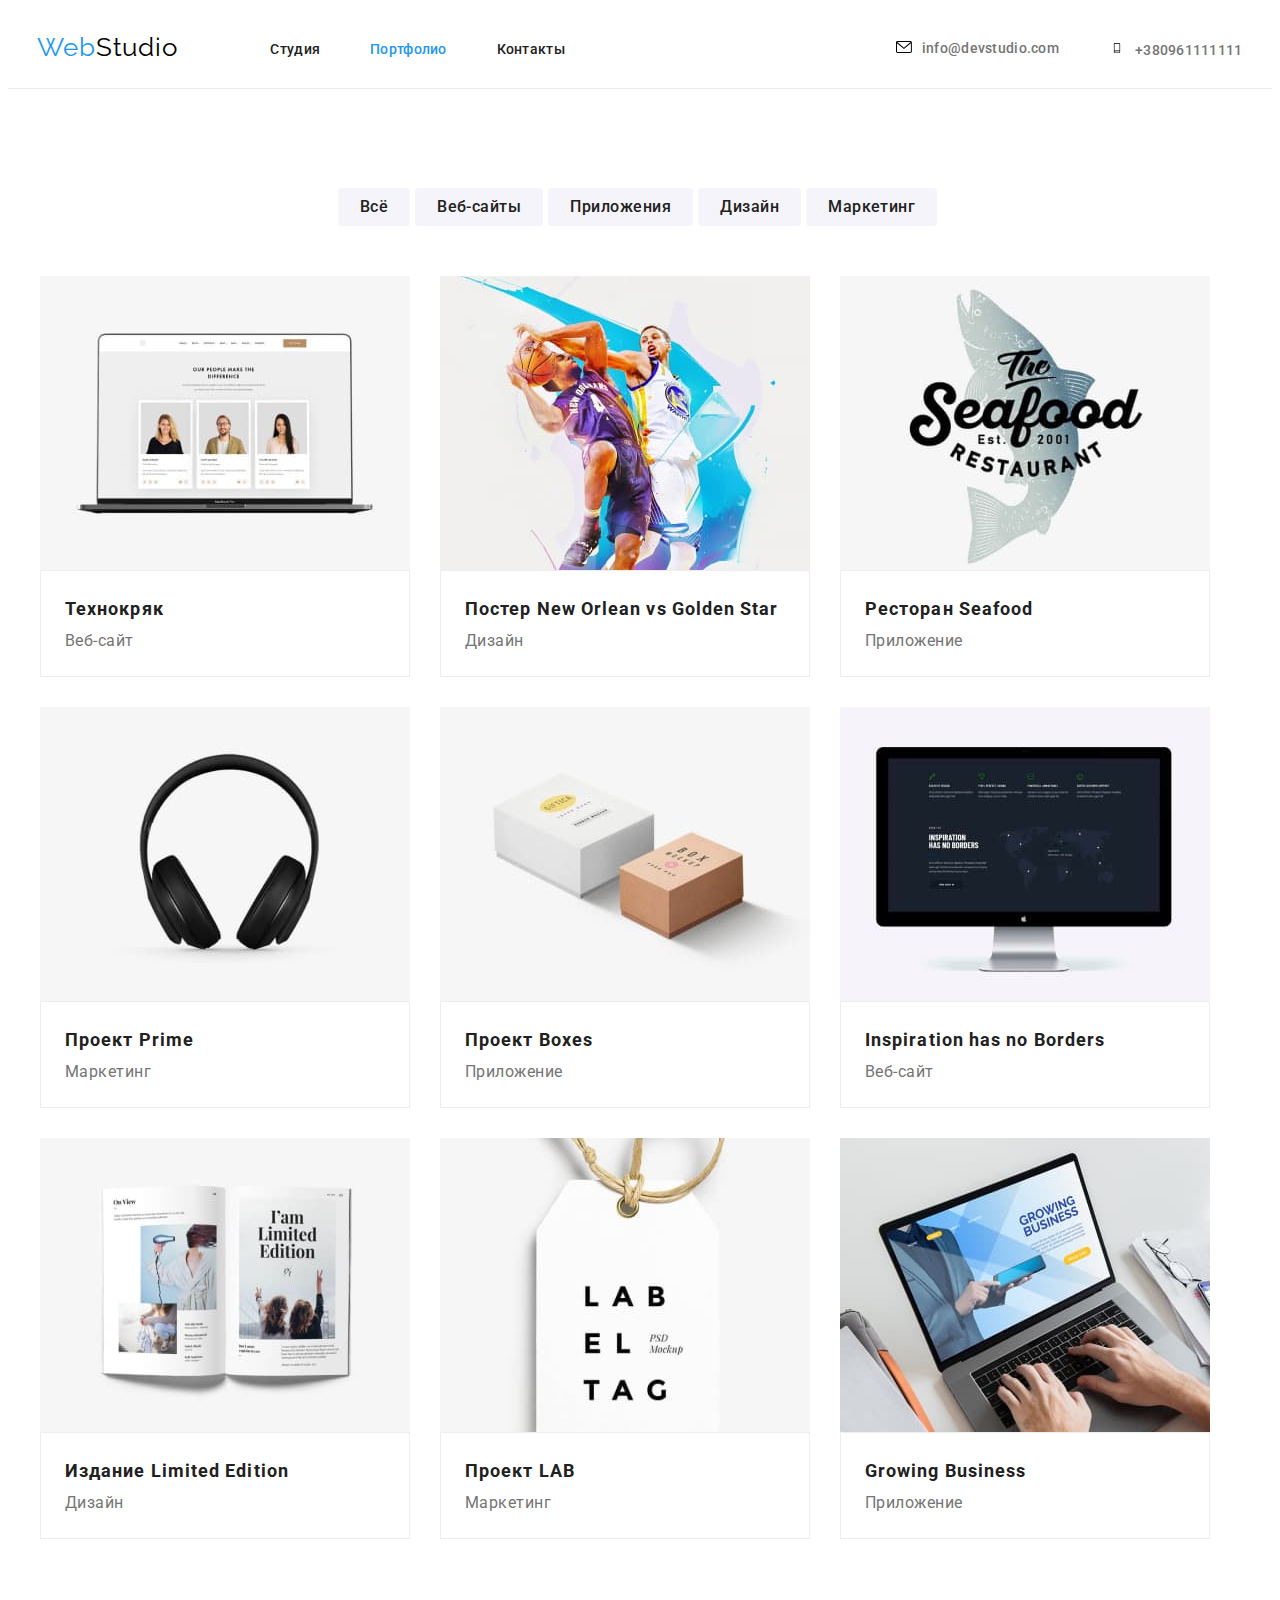
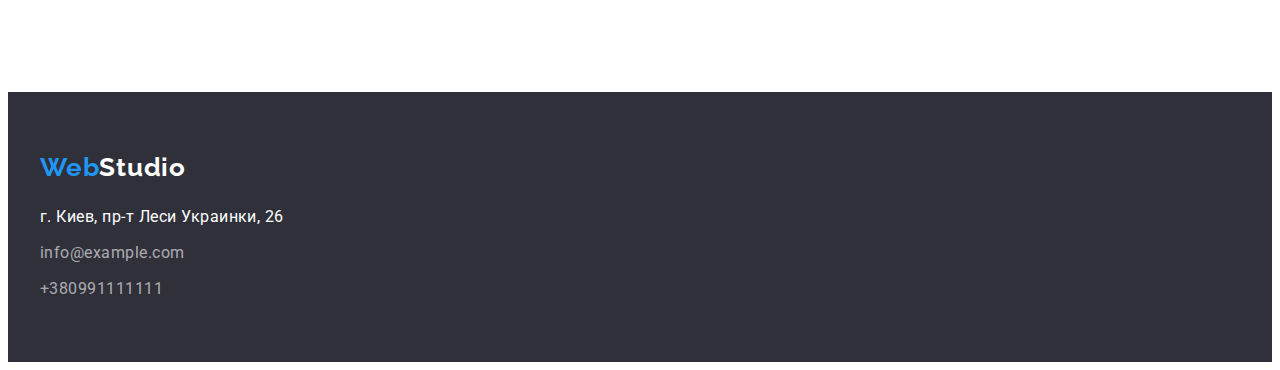
==== commit 2a8d33bc: "9,40,,,17,12" ====
--- a/portfolio.html
+++ b/portfolio.html
@@ -18,17 +18,31 @@
     <header class="head">
         <div class="header container">
            
-            <a class="logo" href=""> <span class="web-style">Web</span><span class="studio-style">Studio</span> </a>
+            <a class="logo" href="index.html"> <span class="web-style">Web</span><span class="studio-style">Studio</span> </a>
      
             <nav class="nav-box">
                 <ul class="nav-links">
-                    <li class="nav-items"><a href="" class="nav-link active-page">Студия</a></li>
-                    <li class="nav-items"><a href="portfolio.html" class="nav-link">Портфолио</a></li>
+                    <li class="nav-items"><a href="index.html" class="nav-link">Студия</a></li>
+                    <li class="nav-items"><a href="portfolio.html" class="nav-link active-page">Портфолио</a></li>
                     <li class="nav-items"><a href="" class="nav-link">Контакты</a></li>
                 </ul>
                 <ul class="link-box">
-                    <li><a href="mailto:info@devstudio.com" class="link-box_mail">info@devstudio.com</a></li>
-                    <li></li><a href="tel:+380961111111" class="link-box_phone">+380961111111</a></li>
+                    <li class="mail">
+                        <a href="mailto:info@devstudio.com" class="link-box_mail">
+                            <svg class="card-icon" width="16" height="12">
+                                <use href="./img/sprite.svg#icon-envelope"></use>
+                            </svg>
+                            info@devstudio.com
+                        </a>
+                    </li>
+                    <li>
+                        <a href="tel:+380961111111" class="link-box_phone">
+                            <svg class="card-icon" width="16" height="10">
+                                <use href="./img/sprite.svg#icon-smartphone"></use>
+                            </svg>
+                            +380961111111
+                        </a>
+                    </li>
                 </ul>
             </nav>
         </div>
@@ -43,11 +57,11 @@
             <div class="container">
                 
                 <ul class="buttons">
-                        <li><button type="button" class="button-portfolio">Всё</button></li>
-                        <li><button type="button" class="button-portfolio">Веб-сайты</button></li>
-                        <li><button type="button" class="button-portfolio">Приложения</button></li>
-                        <li><button type="button" class="button-portfolio">Дизайн</button></li>
-                        <li><button type="button" class="button-portfolio">Маркетинг</button></li>
+                    <li><button type="button" class="button-portfolio">Всё</button></li>
+                    <li><button type="button" class="button-portfolio">Веб-сайты</button></li>
+                    <li><button type="button" class="button-portfolio">Приложения</button></li>
+                    <li><button type="button" class="button-portfolio">Дизайн</button></li>
+                    <li><button type="button" class="button-portfolio">Маркетинг</button></li>
                 </ul>
             
                 <!--Проекты-->
@@ -135,7 +149,7 @@
         
         <footer class="footer">
             <div class="container">
-                <a class="logo-footer" href=""> <span class="web-style-footer">Web</span><span class="studio-style-footer">Studio</span> </a>
+                <a class="logo-footer" href="index.html"> <span class="web-style-footer">Web</span><span class="studio-style-footer">Studio</span> </a>
                 <address>
                     <ul>
                         <li class="footer-box location">
--- a/css/style.css
+++ b/css/style.css
@@ -10,6 +10,7 @@
 
 body {
     font-family: var(--primary-font);
+    max-width: 1600px;
 }
 
 ul,li {
@@ -53,13 +54,17 @@
 
 /*Стилизирование хедера*/
 
+    .head{
+        border-bottom: 1px solid #ECECEC;
+    }
+
     .header{
         display: flex;
         align-items: center;
         justify-content: center;
         left: 0px;
         top: 80px;
-        border-bottom: 1px solid #ECECEC;
+        
     }
     
     .logo{
@@ -106,15 +111,23 @@
         font-size: 14px;
         line-height: 1.1;
         letter-spacing: 0.02em;
-        color: var(--text-primary);}
+        color: var(--text-primary);
+    }
 
     .active-page{
         color: var(--theme-colour);
-        }
+    }
+
     .link-box{
         display: flex;
         margin-left: auto;
     }
+    
+    .card-icon{
+        color: #757575;
+        margin-right: 10px;
+    }
+    
     
     .link-box_mail,
     .link-box_phone{
@@ -125,14 +138,24 @@
         line-height: 1.1;
         letter-spacing: 0.02em;
         color: var(--text-secondary); 
-        }
-
+        display: inline-flex;
+    }
+
+    .link-box_mail:hover .card-icon,
+    .link-box_mail:focus .card-icon{
+        fill: var(--theme-colour);
+    }
+    .link-box_phone:hover .card-icon,
+    .link-box_phone:focus .card-icon{
+        fill: var(--theme-colour);
+    }
     .link-box_mail:hover,
     .link-box_mail:focus,
     .link-box_phone:hover,
     .link-box_phone:focus{
         color: var(--theme-colour);
-        }
+    }
+
     
     .link-box_mail{
         margin-right: 50px;
@@ -140,10 +163,9 @@
 
     .hero-box{
         height: 600px;
-        max-width: 1600px;
         background: #2F303A;
         margin: auto;
-        padding-top: 200px;
+        background-image: linear-gradient(to right, rgba(47, 48, 58, 0.4), rgba(47, 48, 58, 0.4)), url(../img/background_image.jpg);
     }
 
     .slogan-box{
@@ -155,7 +177,8 @@
         text-transform: uppercase;
         color: #FFFFFF;
         width: 696px;
-        padding-bottom: 30px;
+        padding-top: 200px;
+        margin-bottom: 30px;
         }
 
     .button{
@@ -181,18 +204,32 @@
 
     .work-tools{ 
         margin: 0;
-        margin-top: 94px;
-    }
-    
-    .work-tools_box{
-        display: flex;
-        justify-content: space-between;
+        padding-top: 94px;
     }
 
     .work-tools_list{
         width: 270px;
-        height: 101px;
-    }
+    }
+    
+    .work-tools_box{
+        display: flex;
+        justify-content: space-between;
+    }
+    
+    .tools-icon{
+        background: #F5F4FA;
+        border-radius: 4px;
+        display: flex;
+        align-items: center;
+        justify-content: center;
+    }
+    .work-tools-icon{
+        display: flex;
+        align-items: center;
+        justify-content: center
+    }
+
+
     .work-tools_name{
         font-weight: bold;
         font-size: 14px;
@@ -215,7 +252,8 @@
 
     
     .specification{
-        margin-top: 94px; 
+        padding-top: 94px; 
+        padding-bottom: 94px;
     }
 
     .specification-box{
@@ -225,7 +263,7 @@
     .specification-list{
         width: 1200px;
         display: flex;
-        justify-content: space-around;
+        justify-content: space-between;
         margin: 0px;
     }
     .specification-item{
@@ -240,7 +278,6 @@
         background: #F5F4FA;
         padding-top: 94px;
         padding-bottom: 94px;
-        margin-bottom: 114px;
     }
     .team-name{
         margin-bottom: 50px;
@@ -253,9 +290,9 @@
         line-height: 1.2;
         letter-spacing: 0.03em;
         color: var(--text-primary);
-        padding-top: 30px;
         display: flex;
         justify-content: center;
+        margin-top: 30px;
         }
 
     .team-list{
@@ -283,15 +320,77 @@
         
         display: flex;
         justify-content: center;
-        }
+    }
+    .social-links{
+        display: flex;
+        justify-content: space-between;
+        margin-left: 32px;
+        margin-right: 32px;
+        margin-top: 16px;
+    }
+    .social-link{
+        display: inline-flex;
+        align-items: center;
+        justify-content: center;
+        width: 44px;
+        height: 44px;
+        border-radius: 50%;
+    }
+    
+    .social-link:hover .social-icon, .social-link:focus .social-link {
+        fill: #FFFFFF;
+    }
+    .social-link:hover, .social-link:focus {
+        background-color: #2196F3;
+       }
+
+    .social-icon{
+        fill: #AFB1B8;
+    }
+
+
+    /* Постоянные клиенты */
+        
+    .regular-customers{
+        margin-top: 94px;
+        margin-bottom: 94px;
+    }
+    .customer-link{
+        fill: #AFB1B8;
+        display: inline-block;
+        border: 1px solid #AFB1B8;
+        border-radius: 4px;
+    }
+    .customer-link:focus,
+    .customer-link:hover{
+        border-color: #2196F3;
+        fill: #2196F3;
+    }
+    .customer-box{
+        display: flex;
+        justify-content: space-between;
+        margin-top: 50px;
+    }
+    .customers-list{
+        
+        box-sizing: border-box;
+        
+
+    }
+    
 
         /* Стилизирование футера */
     
     .footer{
         background: #2F303A;
         padding-top: 60px;
-        padding-bottom: 60px
-         }
+        padding-bottom: 60px;
+        
+    }
+
+    .column{
+        display: flex;
+    }
      
     .logo-footer{
         display: inline-block;
@@ -312,8 +411,16 @@
         letter-spacing: 0.03em;
         color: rgba(255, 255, 255, 0.6);
         }
+
+    .nav-footer{
+        margin-right: 70px;
+    }
+
     .location{
         color: #FFFFFF;
+    }
+    .footer-social-icon{
+        fill: #FFFFFF;
     }
     
     .footer-box{
@@ -353,13 +460,23 @@
         letter-spacing: 0.03em;
         color: #2196F3;
         }
-      
+
+    .footer-icon-name{
+        color: #FFFFFF;
+        margin-bottom: 20px;
+    }
+    .bkg_color{
+        background: rgba(255, 255, 255, 0.1);
+    }
+
+   
+
     /* Стилизирование кнопок портфолио */
 
     .buttons{
         display: flex;
         justify-content: center;
-        padding-top: 99px;
+        margin-bottom: 50px;
     }
 
     .button-portfolio{
@@ -382,7 +499,7 @@
     .project{
         display: flex;
         flex-wrap: wrap;
-        margin-top: 34px;
+        
     }
 
     .project-name{
@@ -423,8 +540,7 @@
     .portfolio-box{
         
         padding-bottom: 89px;
-    }
-    
-    
-    
-    +        padding-top: 99px;
+        margin-bottom: 34px;
+    }
+    
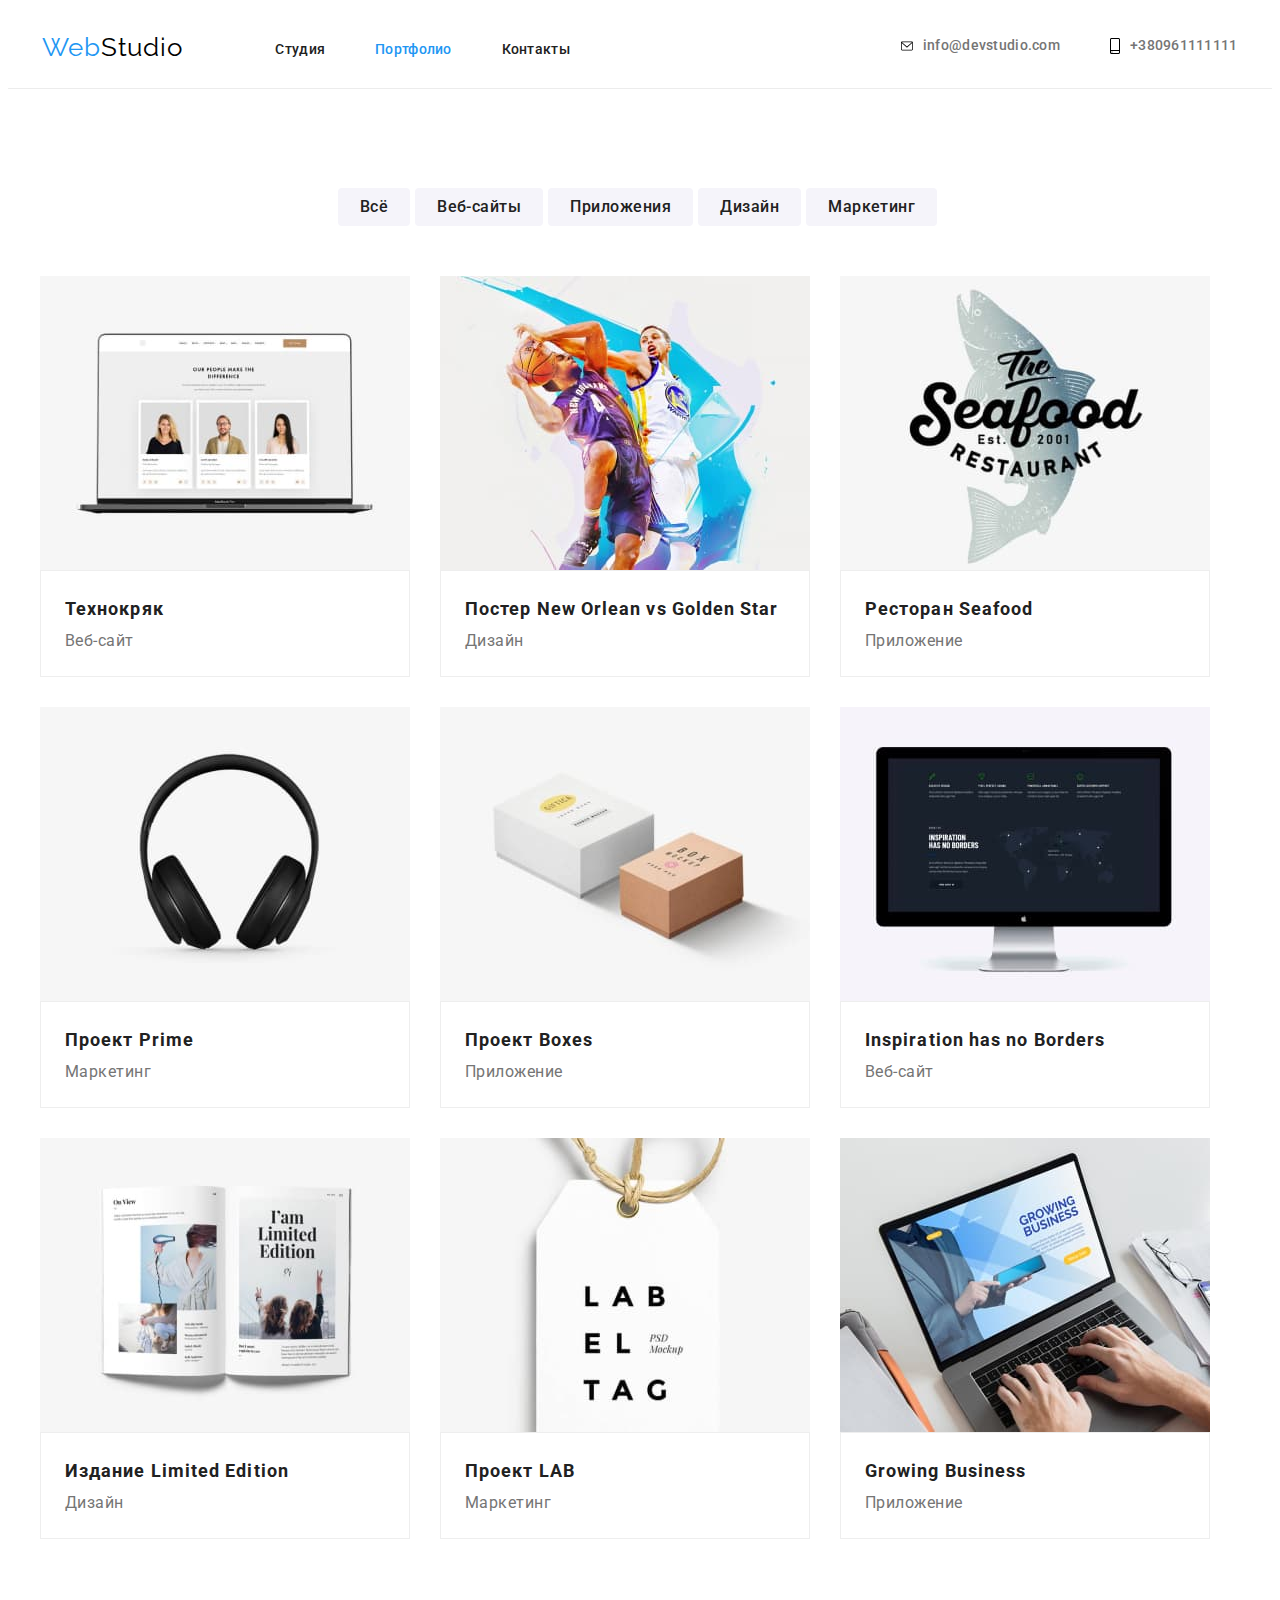
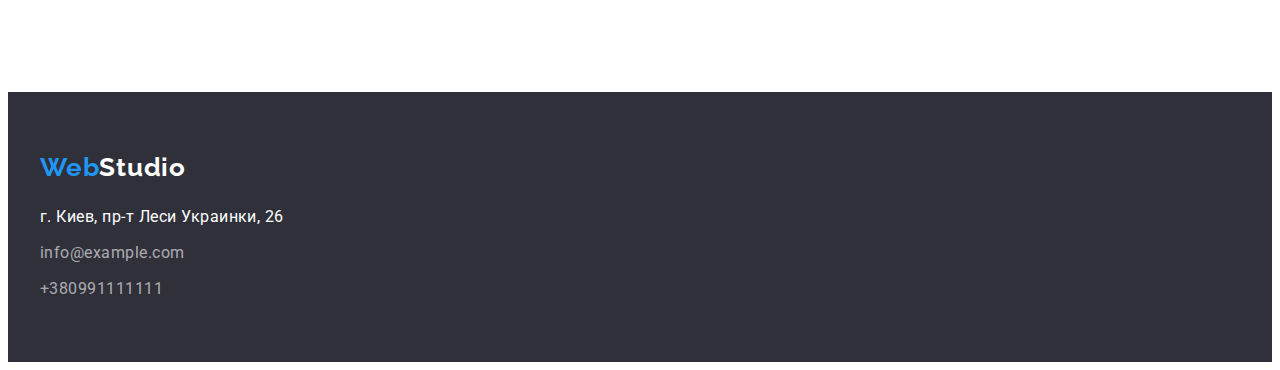
==== commit bba40650: "11,54,,,17,12" ====
--- a/portfolio.html
+++ b/portfolio.html
@@ -29,7 +29,7 @@
                 <ul class="link-box">
                     <li class="mail">
                         <a href="mailto:info@devstudio.com" class="link-box_mail">
-                            <svg class="card-icon" width="16" height="12">
+                            <svg class="card-icon" width="12" height="16">
                                 <use href="./img/sprite.svg#icon-envelope"></use>
                             </svg>
                             info@devstudio.com
@@ -37,7 +37,7 @@
                     </li>
                     <li>
                         <a href="tel:+380961111111" class="link-box_phone">
-                            <svg class="card-icon" width="16" height="10">
+                            <svg class="card-icon" width="10" height="16">
                                 <use href="./img/sprite.svg#icon-smartphone"></use>
                             </svg>
                             +380961111111
@@ -64,7 +64,7 @@
                     <li><button type="button" class="button-portfolio">Маркетинг</button></li>
                 </ul>
             
-                <!--Проекты-->
+        <!--Проекты-->
             
                 <ul class="project">
                     <li class="project-list">
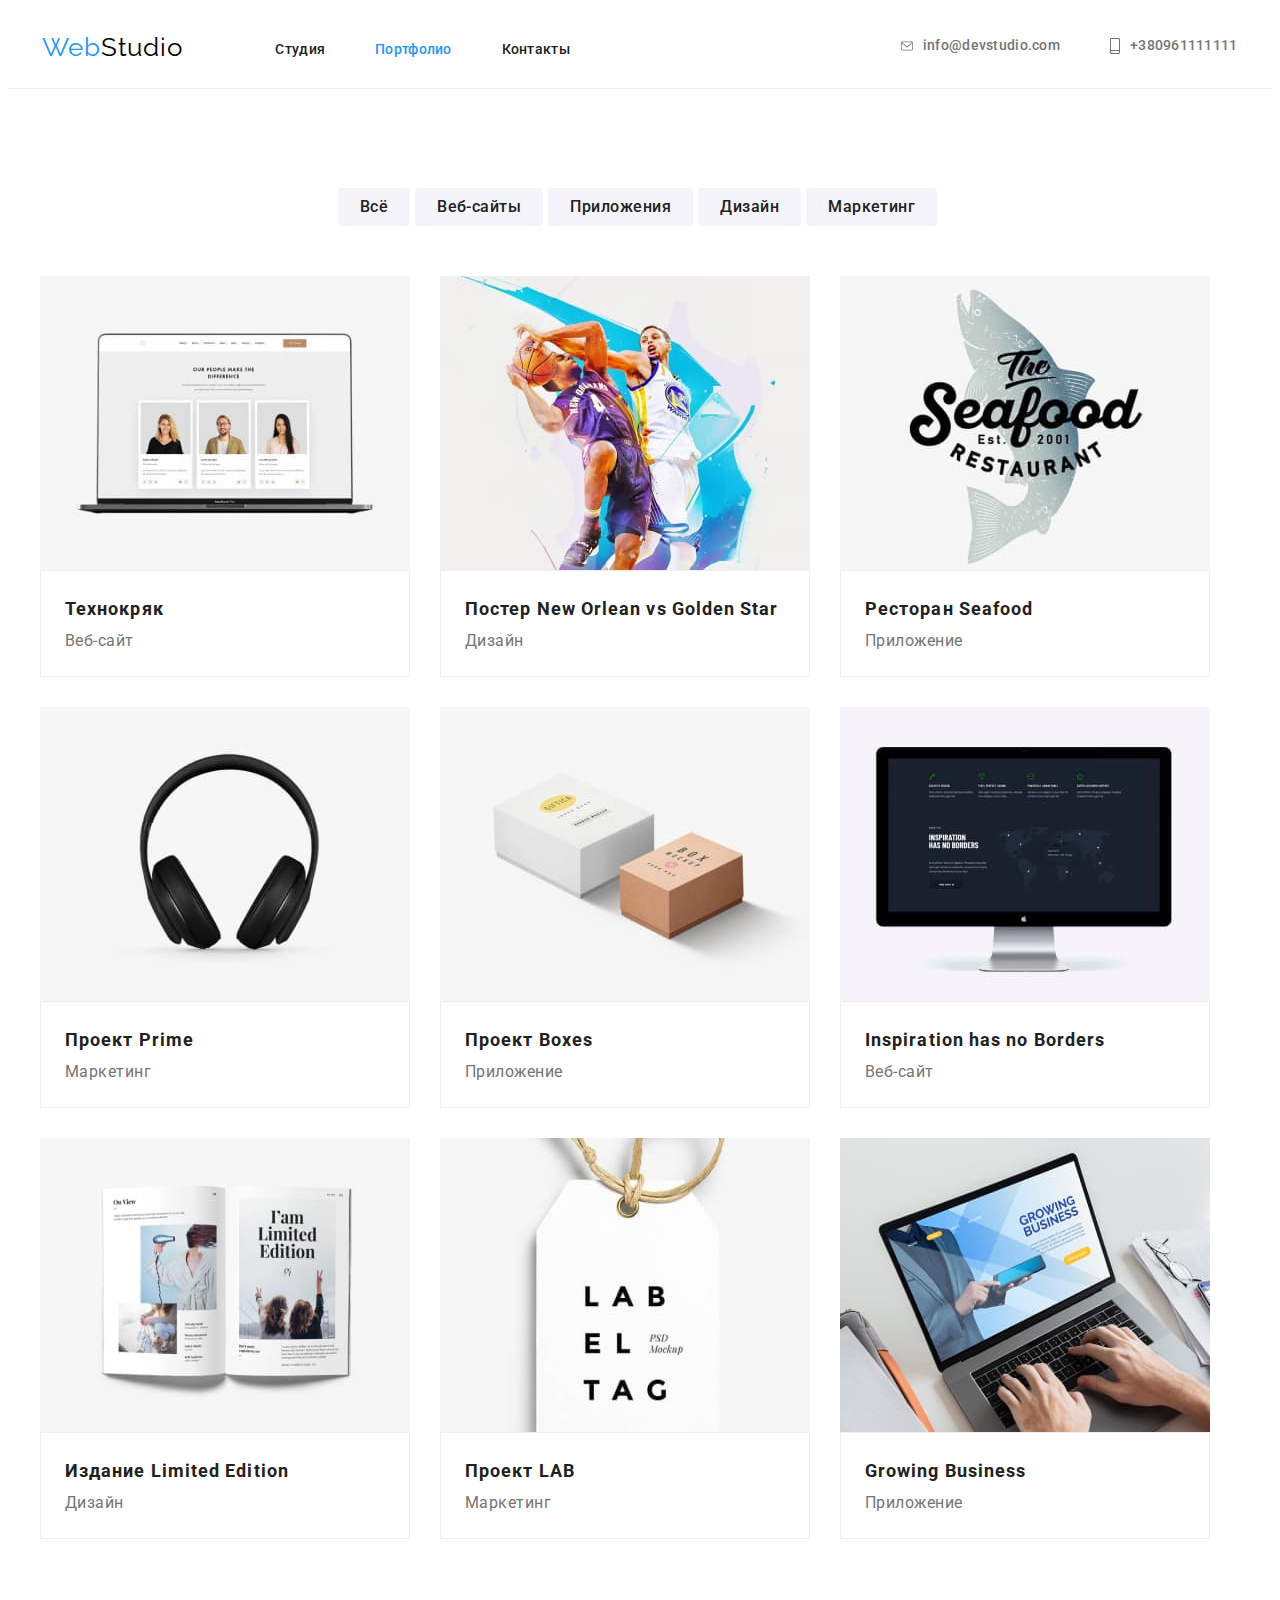
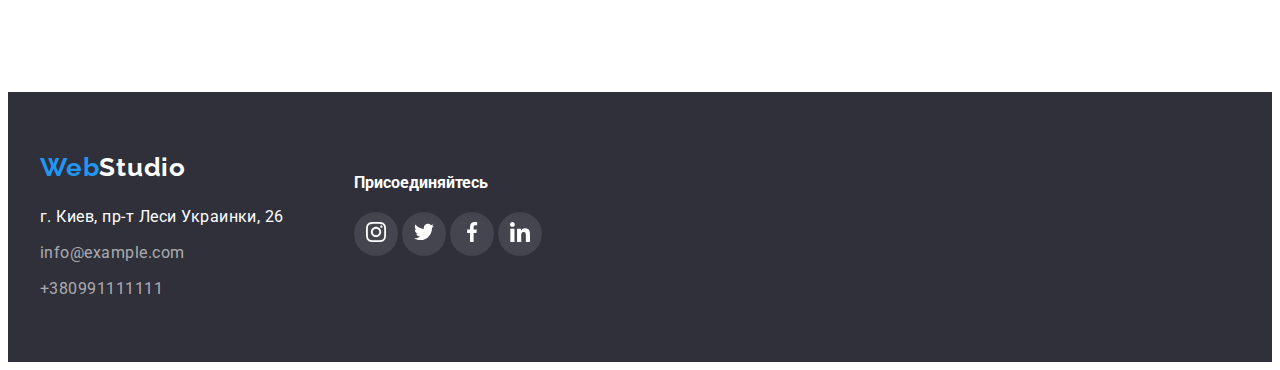
==== commit 4738cb14: "11,40,,,20,12" ====
--- a/portfolio.html
+++ b/portfolio.html
@@ -148,21 +148,56 @@
         <!--Футер-->
         
         <footer class="footer">
-            <div class="container">
-                <a class="logo-footer" href="index.html"> <span class="web-style-footer">Web</span><span class="studio-style-footer">Studio</span> </a>
-                <address>
+            <div class="container column">
+                <div class="nav-footer">
+                    <a class="logo-footer" href="index.html"> <span class="web-style-footer">Web</span><span class="studio-style-footer">Studio</span> </a>
+                    <address>
+                        <ul>
+                            <li class="footer-box">
+                                <p class="footer-link location">г. Киев, пр-т Леси Украинки, 26</p>
+                            </li>
+                            <li class="footer-box">
+                                <a class="footer-link" href="mailto:info@example.com">info@example.com</a>
+                            </li>
+                            <li class="footer-box">
+                                <a class="footer-link" href="tel:+380991111111">+380991111111</a>
+                            </li>
+                        </ul>
+                    </address>
+                </div>
+                <div>
+                    <h4 class="footer-icon-name">Присоединяйтесь</h4>
                     <ul>
-                        <li class="footer-box location">
-                            <p class="footer-link location">г. Киев, пр-т Леси Украинки, 26</p>
-                        </li>
-                        <li class="footer-box">
-                            <a class="footer-link" href="mailto:info@example.com">info@example.com</a>
-                        </li>
-                        <li class="footer-box">
-                            <a class="footer-link" href="tel:+380991111111">+380991111111</a>
+                        <li class="social-link bkg_color">
+                            <a class="footer-social-icon" href="#">
+                                <svg width="20" height="20">
+                                    <use href="./img/sprite.svg#icon-instagram"></use>
+                                </svg>
+                            </a>
+                        </li>
+                        <li class="social-link bkg_color">
+                            <a class="footer-social-icon" href="#">
+                                <svg width="20" height="20">
+                                    <use href="./img/sprite.svg#icon-twitter"></use>
+                                </svg>
+                            </a>
+                        </li>
+                        <li class="social-link bkg_color">
+                            <a class="footer-social-icon" href="#">
+                                <svg width="20" height="20">
+                                    <use href="img/sprite.svg#icon-facebook"></use>
+                                </svg>
+                            </a>
+                        </li>
+                        <li class="social-link bkg_color">
+                            <a class="footer-social-icon" href="#">
+                                <svg width="20" height="20">
+                                    <use href="./img/sprite.svg#icon-linkedin"></use>
+                                </svg>
+                            </a>
                         </li>
                     </ul>
-                </address>
+                </div>
             </div>
         </footer>
 
--- a/css/style.css
+++ b/css/style.css
@@ -124,7 +124,7 @@
     }
     
     .card-icon{
-        color: #757575;
+        fill: #757575;
         margin-right: 10px;
     }
     
@@ -203,12 +203,13 @@
         /* Стилизирование инструментов работы */
 
     .work-tools{ 
-        margin: 0;
+        padding-bottom: 94px;
         padding-top: 94px;
     }
 
     .work-tools_list{
         width: 270px;
+        height: 120px;
     }
     
     .work-tools_box{
@@ -217,16 +218,21 @@
     }
     
     .tools-icon{
+        
+        display: flex;
+        align-items: center;
+        justify-content: center;
+        
+    }
+    .work-tools-icon{
+        display: flex;
+        align-items: center;
+        justify-content: center;
         background: #F5F4FA;
         border-radius: 4px;
-        display: flex;
-        align-items: center;
-        justify-content: center;
-    }
-    .work-tools-icon{
-        display: flex;
-        align-items: center;
-        justify-content: center
+        width: 100%;
+        height: 100%;
+        margin-bottom: 30px
     }
 
 
@@ -352,12 +358,27 @@
     /* Постоянные клиенты */
         
     .regular-customers{
-        margin-top: 94px;
-        margin-bottom: 94px;
+        padding-top: 94px;
+        padding-bottom: 94px;
+    }
+    .customers-name{
+        font-family: Roboto;
+        font-style: normal;
+        font-weight: bold;
+        font-size: 36px;
+        line-height: 42px;
+        text-align: center;
+        letter-spacing: 0.03em;
+        color: #212121;
+
     }
     .customer-link{
+        width: 100%;
+        height: 100%;
         fill: #AFB1B8;
-        display: inline-block;
+        display: flex;
+        justify-content: center;
+        align-items: center;
         border: 1px solid #AFB1B8;
         border-radius: 4px;
     }
@@ -372,7 +393,8 @@
         margin-top: 50px;
     }
     .customers-list{
-        
+        width: 170px;
+        height: 92px;
         box-sizing: border-box;
         
 
@@ -495,6 +517,11 @@
         border-radius: 4px;
         border: none;
     }
+    .button-portfolio:hover,
+    .button-portfolio:focus {
+        background-color: var(--theme-colour);
+        color: #FFFFFF;
+    }
 
     .project{
         display: flex;
@@ -524,11 +551,14 @@
     }
     .project-list{
         background: #FFFFFF;
-       
         box-sizing: border-box;
         margin-bottom: 30px;
         margin-right: 30px;
     }
+    .project-list:focus,
+    .project-list:hover {
+        box-shadow: 0px 1px 1px rgba(0, 0, 0, 0.12), 0px 4px 4px rgba(0, 0, 0, 0.06), 1px 4px 6px rgba(0, 0, 0, 0.16);
+    }
     .project-list:nth-child(3n+3) {
         margin-right: 0px;
     }
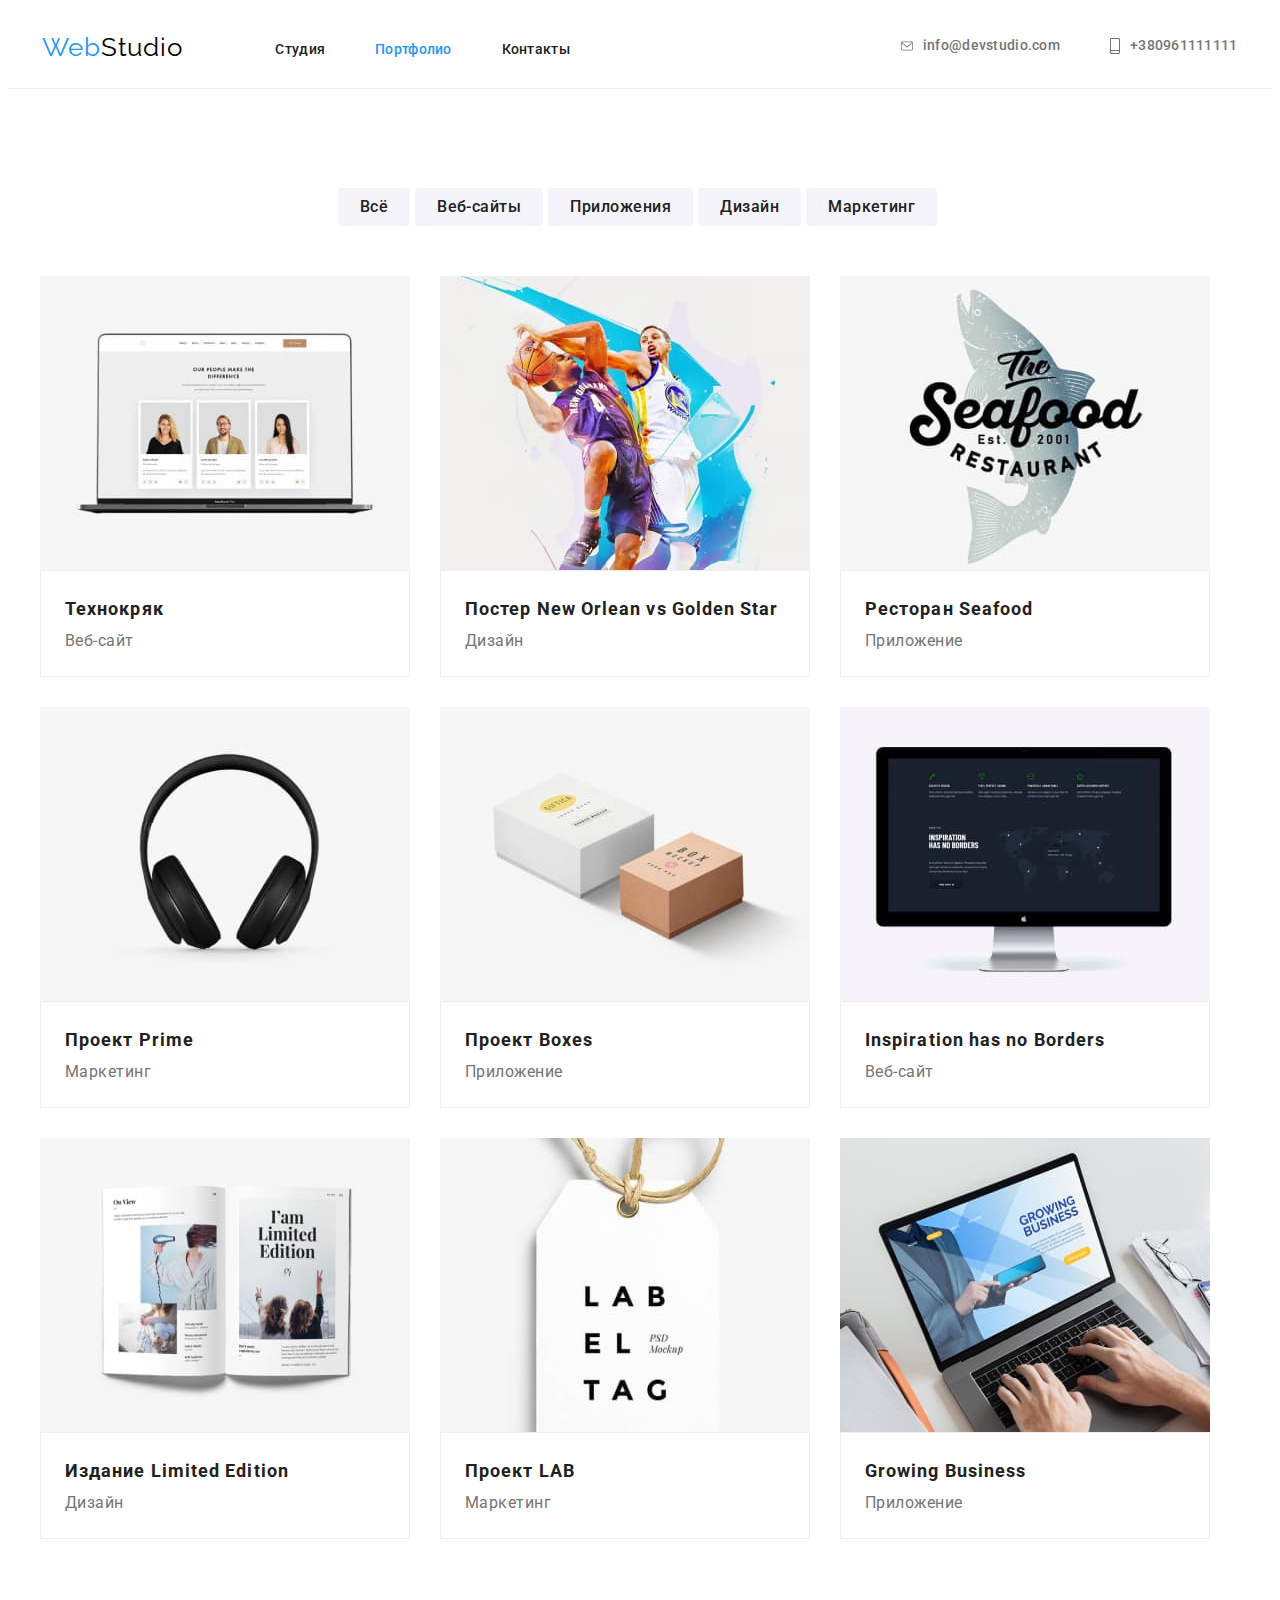
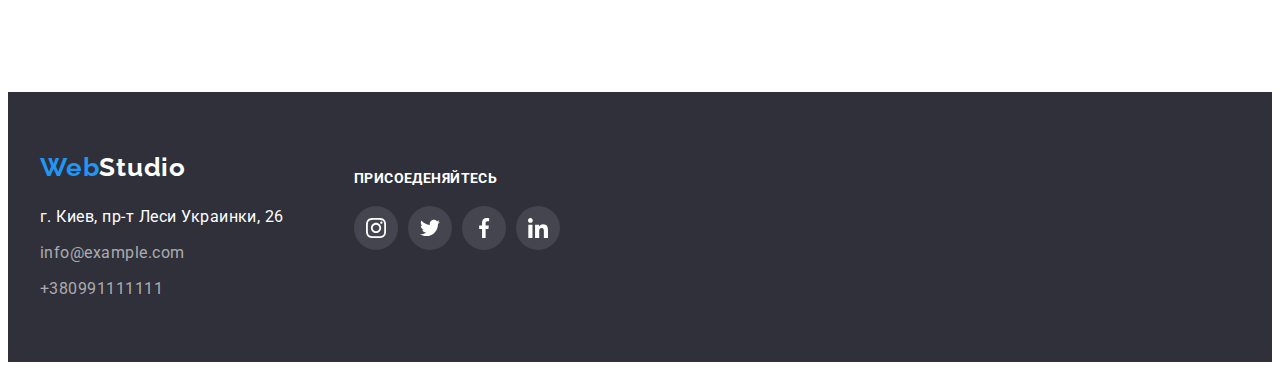
==== commit 249970a4: "22,46,,,20,12" ====
--- a/portfolio.html
+++ b/portfolio.html
@@ -166,32 +166,32 @@
                     </address>
                 </div>
                 <div>
-                    <h4 class="footer-icon-name">Присоединяйтесь</h4>
-                    <ul>
-                        <li class="social-link bkg_color">
-                            <a class="footer-social-icon" href="#">
-                                <svg width="20" height="20">
+                    <h4 class="footer-icon-name">ПРИСОЕДЕНЯЙТЕСЬ</h4>
+                    <ul class="social-links in-footer">
+                        <li class="social-link">
+                            <a class="link-icon foot" href="#">
+                                <svg class="social-icon in-foot" width="20" height="20">
                                     <use href="./img/sprite.svg#icon-instagram"></use>
                                 </svg>
                             </a>
                         </li>
-                        <li class="social-link bkg_color">
-                            <a class="footer-social-icon" href="#">
-                                <svg width="20" height="20">
+                        <li class="social-link">
+                            <a class="link-icon foot" href="#">
+                                <svg class="social-icon in-foot" width="20" height="20">
                                     <use href="./img/sprite.svg#icon-twitter"></use>
                                 </svg>
                             </a>
                         </li>
-                        <li class="social-link bkg_color">
-                            <a class="footer-social-icon" href="#">
-                                <svg width="20" height="20">
+                        <li class="social-link">
+                            <a class="link-icon foot" href="#">
+                                <svg class="social-icon in-foot" width="20" height="20">
                                     <use href="img/sprite.svg#icon-facebook"></use>
                                 </svg>
                             </a>
                         </li>
-                        <li class="social-link bkg_color">
-                            <a class="footer-social-icon" href="#">
-                                <svg width="20" height="20">
+                        <li class="social-link">
+                            <a class="link-icon foot" href="#">
+                                <svg class="social-icon in-foot" width="20" height="20">
                                     <use href="./img/sprite.svg#icon-linkedin"></use>
                                 </svg>
                             </a>
--- a/css/style.css
+++ b/css/style.css
@@ -10,7 +10,6 @@
 
 body {
     font-family: var(--primary-font);
-    max-width: 1600px;
 }
 
 ul,li {
@@ -166,6 +165,7 @@
         background: #2F303A;
         margin: auto;
         background-image: linear-gradient(to right, rgba(47, 48, 58, 0.4), rgba(47, 48, 58, 0.4)), url(../img/background_image.jpg);
+        max-width: 1600px;
     }
 
     .slogan-box{
@@ -323,7 +323,6 @@
         letter-spacing: 0.03em;
         color: var(--text-secondary);
         padding-top: 10px;
-        
         display: flex;
         justify-content: center;
     }
@@ -335,6 +334,18 @@
         margin-top: 16px;
     }
     .social-link{
+      display: flex;  
+        
+    }
+    
+    .link-icon:hover .social-icon,
+    .link-icon:focus .social-icon {
+        fill: #FFFFFF;
+    }
+    .link-icon:hover, .link-icon:focus {
+        background-color: #2196F3;
+    }
+    .link-icon{
         display: inline-flex;
         align-items: center;
         justify-content: center;
@@ -342,18 +353,11 @@
         height: 44px;
         border-radius: 50%;
     }
-    
-    .social-link:hover .social-icon, .social-link:focus .social-link {
-        fill: #FFFFFF;
-    }
-    .social-link:hover, .social-link:focus {
-        background-color: #2196F3;
-       }
 
     .social-icon{
         fill: #AFB1B8;
     }
-
+    
 
     /* Постоянные клиенты */
         
@@ -426,7 +430,7 @@
         }
 
     .footer-link{
-        display: inline-block;
+        display: flex;
         font-style: normal;
         font-weight: 400;
         line-height: 1.7;
@@ -441,8 +445,16 @@
     .location{
         color: #FFFFFF;
     }
-    .footer-social-icon{
+    .in-footer{
+        margin-left: 0px;
+    }
+    .in-foot{
         fill: #FFFFFF;
+    }
+
+    .foot{
+        background: rgba(255, 255, 255, 0.1);
+        margin-right: 10px;
     }
     
     .footer-box{
@@ -451,11 +463,6 @@
 
     .footer-box:last-child {
         margin-bottom: 0;
-        }
-
-    .footer-link:hover,
-    .footer-link:focus {
-        color: #FFFFFF;
         }
     
 
@@ -486,10 +493,14 @@
     .footer-icon-name{
         color: #FFFFFF;
         margin-bottom: 20px;
-    }
-    .bkg_color{
-        background: rgba(255, 255, 255, 0.1);
-    }
+        font-family: Roboto;
+        font-style: normal;
+        font-weight: bold;
+        font-size: 14px;
+        line-height: 16px;
+        letter-spacing: 0.03em;
+    }
+    
 
    
 
